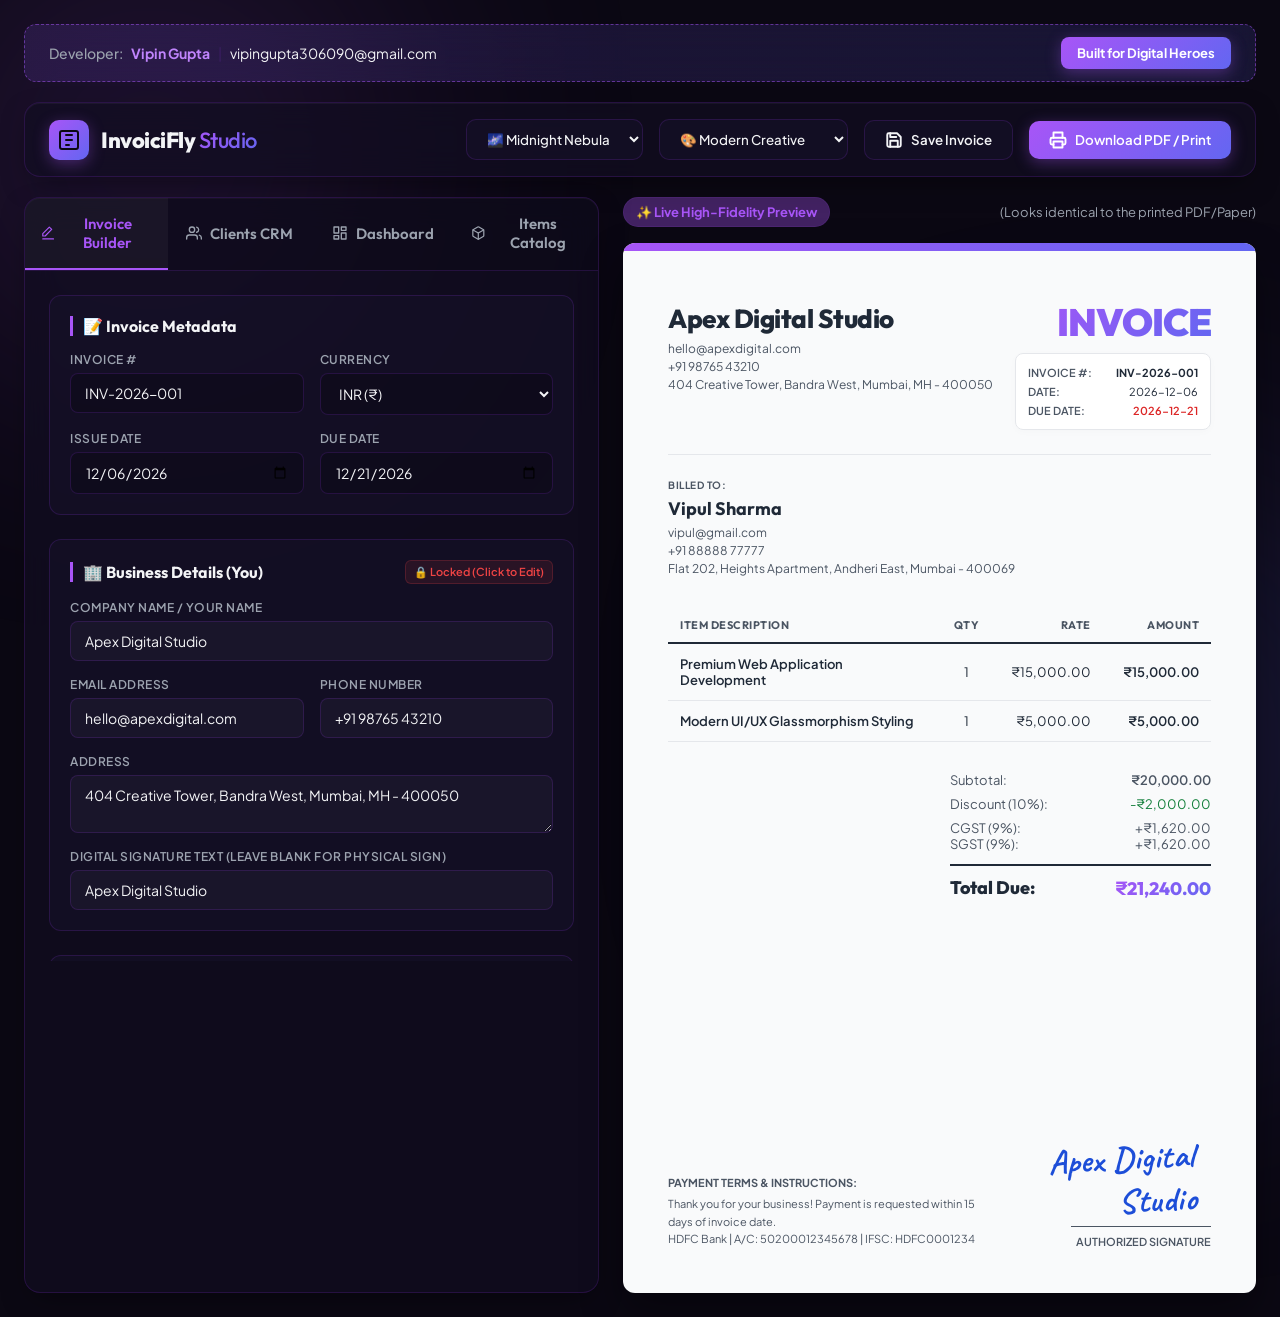
==== index.html @ 149023e0 "Fix vendor prefix and min-height auto linter warnings in style.css and title warning in index.html" ====
<!DOCTYPE html>
<html lang="en" data-theme="midnight">
<head>
    <meta charset="UTF-8">
    <meta name="viewport" content="width=device-width, initial-scale=1.0">
    <title>InvoiciFly - Premium Invoice & Client Manager</title>
    <!-- Modern Typography: Plus Jakarta Sans & Outfit -->
    <link rel="preconnect" href="https://fonts.googleapis.com">
    <link rel="preconnect" href="https://fonts.gstatic.com" crossorigin>
    <link href="https://fonts.googleapis.com/css2?family=Caveat:wght@400;700&family=Outfit:wght@300;400;500;600;700;800&family=Plus+Jakarta+Sans:wght@300;400;500;600;700;800&display=swap" rel="stylesheet">
    <link rel="stylesheet" href="style.css?v=1.0.2">
    
    <!-- PWA Settings -->
    <link rel="manifest" href="manifest.json">
    <link rel="apple-touch-icon" href="icon-192.png">
    <meta name="theme-color" content="#070913">
    <script>
        if ('serviceWorker' in navigator) {
            window.addEventListener('load', () => {
                navigator.serviceWorker.register('./service-worker.js')
                    .then(reg => console.log('Service Worker Registered!', reg.scope))
                    .catch(err => console.error('Service Worker Registration Failed:', err));
            });
        }
    </script>
</head>
<body>
    <!-- Premium Glowing Background Elements (Hidden during Print) -->
    <div class="glow-bg bg-1"></div>
    <div class="glow-bg bg-2"></div>

    <div class="app-container">
        <!-- Digital Heroes Bar (Hidden during Print) -->
        <div class="dh-top-bar no-print">
            <div class="dh-info">
                <span class="dh-label">Developer:</span>
                <span class="dh-value">Vipin Gupta</span>
                <span class="dh-separator">|</span>
                <span class="dh-email">vipingupta306090@gmail.com</span>
            </div>
            <a href="https://digitalheroesco.com" target="_blank" rel="noopener noreferrer" class="dh-btn">
                Built for Digital Heroes
            </a>
        </div>

        <!-- Top Navbar (Hidden during Print) -->
        <header class="app-header no-print">
            <div class="logo-area">
                <div class="logo-icon">
                    <svg width="24" height="24" viewBox="0 0 24 24" fill="none" xmlns="http://www.w3.org/2000/svg">
                        <path d="M19 3H5C3.89543 3 3 3.89543 3 5V19C3 20.1046 3.89543 21 5 21H19C20.1046 21 21 20.1046 21 19V5C21 3.89543 20.1046 3 19 3Z" stroke="currentColor" stroke-width="2" stroke-linecap="round" stroke-linejoin="round"/>
                        <path d="M9 7H15" stroke="currentColor" stroke-width="2" stroke-linecap="round" stroke-linejoin="round"/>
                        <path d="M9 12H15" stroke="currentColor" stroke-width="2" stroke-linecap="round" stroke-linejoin="round"/>
                        <path d="M9 17H12" stroke="currentColor" stroke-width="2" stroke-linecap="round" stroke-linejoin="round"/>
                    </svg>
                </div>
                <h1>InvoiciFly <span>Studio</span></h1>
            </div>
            
            <div class="header-actions">
                <!-- Theme Switcher -->
                <div class="theme-switcher">
                    <label for="themeSelect" class="sr-only">Theme</label>
                    <select id="themeSelect" class="premium-select">
                        <option value="midnight">🌌 Midnight Nebula</option>
                        <option value="emerald">🌿 Emerald Mint</option>
                        <option value="royal">👑 Royal Gold</option>
                        <option value="arctic">❄️ Arctic Minimal</option>
                    </select>
                </div>

                <!-- Template Selector -->
                <div class="template-switcher">
                    <label for="templateSelect" class="sr-only">Layout Style</label>
                    <select id="templateSelect" class="premium-select">
                        <option value="modern">🎨 Modern Creative</option>
                        <option value="corporate">💼 Corporate Classic</option>
                        <option value="minimalist">✨ Minimalist Elegant</option>
                    </select>
                </div>

                <!-- Save Invoice Button -->
                <button id="saveInvoiceBtn" class="btn btn-secondary">
                    <svg width="18" height="18" viewBox="0 0 24 24" fill="none" stroke="currentColor" stroke-width="2.5" stroke-linecap="round" stroke-linejoin="round">
                        <path d="M19 21H5a2 2 0 0 1-2-2V5a2 2 0 0 1 2-2h11l5 5v11a2 2 0 0 1-2 2z"></path>
                        <polyline points="17 21 17 13 7 13 7 21"></polyline>
                        <polyline points="7 3 7 8 15 8"></polyline>
                    </svg>
                    <span>Save Invoice</span>
                </button>

                <!-- Save/Print Button -->
                <button id="printBtn" class="btn btn-primary">
                    <svg width="18" height="18" viewBox="0 0 24 24" fill="none" stroke="currentColor" stroke-width="2.5" stroke-linecap="round" stroke-linejoin="round">
                        <polyline points="6 9 6 2 18 2 18 9"></polyline>
                        <path d="M6 18H4a2 2 0 0 1-2-2v-5a2 2 0 0 1 2-2h16a2 2 0 0 1 2 2v5a2 2 0 0 1-2 2h-2"></path>
                        <rect x="6" y="14" width="12" height="8"></rect>
                    </svg>
                    <span>Download PDF / Print</span>
                </button>
            </div>
        </header>

        <!-- Main Workspace -->
        <main class="workspace-grid">
            
            <!-- Left Side: Creator Controls & CRM (Hidden during Print) -->
            <section class="control-panel no-print">
                <!-- Navigation Tabs -->
                <div class="tabs-header">
                    <button class="tab-btn active" data-tab="builder">
                        <svg width="16" height="16" viewBox="0 0 24 24" fill="none" stroke="currentColor" stroke-width="2" stroke-linecap="round" stroke-linejoin="round"><polygon points="14 2 18 6 7 17 3 17 3 13 14 2"></polygon><line x1="3" y1="22" x2="21" y2="22"></line></svg>
                        Invoice Builder
                    </button>
                    <button class="tab-btn" data-tab="crm">
                        <svg width="16" height="16" viewBox="0 0 24 24" fill="none" stroke="currentColor" stroke-width="2" stroke-linecap="round" stroke-linejoin="round"><path d="M17 21v-2a4 4 0 0 0-4-4H5a4 4 0 0 0-4 4v2"></path><circle cx="9" cy="7" r="4"></circle><path d="M23 21v-2a4 4 0 0 0-3-3.87"></path><path d="M16 3.13a4 4 0 0 1 0 7.75"></path></svg>
                        Clients CRM
                    </button>
                    <button class="tab-btn" data-tab="dashboard">
                        <svg width="16" height="16" viewBox="0 0 24 24" fill="none" stroke="currentColor" stroke-width="2" stroke-linecap="round" stroke-linejoin="round"><rect x="3" y="3" width="7" height="9"></rect><rect x="14" y="3" width="7" height="5"></rect><rect x="14" y="12" width="7" height="9"></rect><rect x="3" y="16" width="7" height="5"></rect></svg>
                        Dashboard
                    </button>
                    <button class="tab-btn" data-tab="inventory">
                        <svg width="16" height="16" viewBox="0 0 24 24" fill="none" stroke="currentColor" stroke-width="2" stroke-linecap="round" stroke-linejoin="round"><path d="M21 16V8a2 2 0 0 0-1-1.73l-7-4a2 2 0 0 0-2 0l-7 4A2 2 0 0 0 3 8v8a2 2 0 0 0 1 1.73l7 4a2 2 0 0 0 2 0l7-4A2 2 0 0 0 21 16z"></path><polyline points="3.27 6.96 12 12.01 20.73 6.96"></polyline><line x1="12" y1="22.08" x2="12" y2="12"></line></svg>
                        Items Catalog
                    </button>
                </div>

                <div class="tabs-content">
                    <!-- BUILDER TAB -->
                    <div class="tab-pane active" id="builderTab">
                        <div class="panel-section">
                            <h3>📝 Invoice Metadata</h3>
                            <div class="form-grid">
                                <div class="form-group">
                                    <label for="invNumber">Invoice #</label>
                                    <input type="text" id="invNumber" value="INV-2026-001" placeholder="e.g. INV-001">
                                </div>
                                <div class="form-group">
                                    <label for="invCurrency">Currency</label>
                                    <select id="invCurrency" class="premium-input-style">
                                        <option value="₹">INR (₹)</option>
                                        <option value="$">USD ($)</option>
                                        <option value="€">EUR (€)</option>
                                        <option value="£">GBP (£)</option>
                                    </select>
                                </div>
                                <div class="form-group">
                                    <label for="invDate">Issue Date</label>
                                    <input type="date" id="invDate">
                                </div>
                                <div class="form-group">
                                    <label for="invDue">Due Date</label>
                                    <input type="date" id="invDue">
                                </div>
                            </div>
                        </div>

                        <div class="panel-section">
                            <div class="section-title-action">
                                <h3>🏢 Business Details (You)</h3>
                                <button type="button" id="unlockBusinessBtn" class="btn btn-secondary btn-xs btn-unlock-business">
                                    🔒 Locked (Click to Edit)
                                </button>
                            </div>
                            <div class="form-grid">
                                <div class="form-group col-span-2">
                                    <label for="senderName">Company Name / Your Name</label>
                                    <input type="text" id="senderName" value="Apex Digital Studio" placeholder="e.g. Acme Corp" readonly class="input-readonly">
                                </div>
                                <div class="form-group">
                                    <label for="senderEmail">Email Address</label>
                                    <input type="email" id="senderEmail" value="hello@apexdigital.com" placeholder="e.g. contact@acme.com" readonly class="input-readonly">
                                </div>
                                <div class="form-group">
                                    <label for="senderPhone">Phone Number</label>
                                    <input type="text" id="senderPhone" value="+91 98765 43210" placeholder="e.g. +91 99999 88888" readonly class="input-readonly">
                                </div>
                                <div class="form-group col-span-2">
                                    <label for="senderAddress">Address</label>
                                    <textarea id="senderAddress" rows="2" placeholder="e.g. 101, Business Park, Mumbai" readonly class="input-readonly">404 Creative Tower, Bandra West, Mumbai, MH - 400050</textarea>
                                </div>
                                <div class="form-group col-span-2">
                                    <label for="senderSignature">Digital Signature Text (Leave blank for physical sign)</label>
                                    <input type="text" id="senderSignature" value="Apex Digital Studio" placeholder="e.g. Your Name or Company" readonly class="input-readonly">
                                </div>
                            </div>
                        </div>

                        <div class="panel-section">
                            <div class="section-title-action">
                                <h3>👤 Client Details (Recipient)</h3>
                                <button type="button" id="loadClientBtn" class="btn btn-secondary btn-xs">
                                    Load from CRM
                                </button>
                            </div>
                            <div class="form-grid">
                                <div class="form-group col-span-2 autocomplete-wrapper">
                                    <label for="clientName">Client Name / Business Name</label>
                                    <input type="text" id="clientName" value="Vipul Sharma" placeholder="e.g. John Doe" autocomplete="off">
                                    <div id="clientAutocomplete" class="autocomplete-suggestions"></div>
                                </div>
                                <div class="form-group">
                                    <label for="clientEmail">Client Email</label>
                                    <input type="email" id="clientEmail" value="vipul@gmail.com" placeholder="e.g. client@gmail.com">
                                </div>
                                <div class="form-group">
                                    <label for="clientPhone">Client Phone</label>
                                    <input type="text" id="clientPhone" value="+91 88888 77777" placeholder="e.g. +91 ...">
                                </div>
                                <div class="form-group col-span-2">
                                    <label for="clientAddress">Client Address</label>
                                    <textarea id="clientAddress" rows="2" placeholder="e.g. Suite 4B, MG Road, Bangalore">Flat 202, Heights Apartment, Andheri East, Mumbai - 400069</textarea>
                                </div>
                            </div>
                        </div>

                        <div class="panel-section">
                            <div class="section-title-action">
                                <h3>📦 Line Items</h3>
                                <button type="button" id="addItemBtn" class="btn btn-secondary btn-sm">
                                    + Add Item
                                </button>
                            </div>
                            <div id="itemsContainer" class="items-editor-container">
                                <!-- Dynamic item rows will be injected here by JS -->
                            </div>
                        </div>

                        <div class="panel-section">
                            <h3>📊 Adjustments & Terms</h3>
                            <div class="form-grid">
                                <div class="form-group">
                                    <label for="discountRate">Discount (%)</label>
                                    <input type="number" id="discountRate" value="10" min="0" max="100">
                                </div>
                                <div class="form-group">
                                    <label for="taxType">Tax Type</label>
                                    <select id="taxType" class="premium-input-style">
                                        <option value="gst" selected>CGST + SGST (Local)</option>
                                        <option value="igst">IGST (Inter-State)</option>
                                        <option value="vat">VAT / Flat Tax (%)</option>
                                        <option value="none">No Tax / Simple</option>
                                    </select>
                                </div>
                                <div class="form-group col-span-2" id="taxRateGroup">
                                    <label for="taxRate">Combined Tax Rate (%)</label>
                                    <input type="number" id="taxRate" value="18" min="0" max="100">
                                </div>
                                <div class="form-group col-span-2">
                                    <label for="invNotes">Payment Terms & Notes</label>
                                    <textarea id="invNotes" rows="2" placeholder="e.g. Thank you for your business! Bank transfer to HDFC Account No: 12345...">Thank you for your business! Payment is requested within 15 days of invoice date. 
HDFC Bank | A/C: 50200012345678 | IFSC: HDFC0001234</textarea>
                                </div>
                            </div>
                        </div>
                    </div>

                    <!-- CRM TAB -->
                    <div class="tab-pane" id="crmTab">
                        <div class="panel-section">
                            <h3>➕ Add New CRM Client</h3>
                            <form id="crmForm">
                                <div class="form-grid">
                                    <div class="form-group col-span-2">
                                        <label for="crmName">Client / Company Name</label>
                                        <input type="text" id="crmName" required placeholder="e.g. Tech Solutions Inc">
                                    </div>
                                    <div class="form-group">
                                        <label for="crmEmail">Email Address</label>
                                        <input type="email" id="crmEmail" placeholder="e.g. billing@techsolutions.com">
                                    </div>
                                    <div class="form-group">
                                        <label for="crmPhone">Phone Number</label>
                                        <input type="text" id="crmPhone" placeholder="e.g. +91 99999 88888">
                                    </div>
                                    <div class="form-group col-span-2">
                                        <label for="crmAddress">Postal Address</label>
                                        <textarea id="crmAddress" rows="2" placeholder="e.g. Road 12, Sector 5, Salt Lake, Kolkata"></textarea>
                                    </div>
                                </div>
                                <button type="submit" class="btn btn-primary btn-full-width mt-3">
                                    Save Client to CRM
                                </button>
                            </form>
                        </div>

                        <div class="panel-section">
                            <h3>👥 Saved Clients List</h3>
                            <div id="crmListContainer" class="crm-list-container">
                                <!-- Saved clients will be rendered here dynamically -->
                                <p class="empty-state-text">No clients saved yet. Add a client above to begin building your CRM database!</p>
                            </div>
                        </div>

                        <!-- Customer Credit Ledger (Khata Book) -->
                        <div class="panel-section crm-ledger-section" id="crmLedgerSection">
                            <div class="section-title-action">
                                <h3>📖 Credit Ledger: <span id="ledgerClientName">---</span></h3>
                                <button type="button" id="closeLedgerBtn" class="btn btn-secondary btn-xs btn-close-ledger">✕ Close</button>
                            </div>
                            
                            <div class="kpi-grid kpi-grid-ledger">
                                <div class="kpi-card kpi-card-compact">
                                    <div class="kpi-label kpi-label-xs">Outstanding Debt</div>
                                    <div class="kpi-value kpi-value-danger" id="ledgerOutstandingBalance">₹0.00</div>
                                </div>
                                <div class="kpi-card kpi-card-compact">
                                    <div class="kpi-label kpi-label-xs">Total Billed</div>
                                    <div class="kpi-value kpi-value-normal" id="ledgerTotalBilled">₹0.00</div>
                                </div>
                            </div>
                            
                            <h4 class="history-heading">Transaction History</h4>
                            <div class="history-table-container history-table-compact">
                                <table class="history-table history-table-sm">
                                    <thead>
                                        <tr>
                                            <th>Invoice #</th>
                                            <th>Amount</th>
                                            <th>Status</th>
                                            <th>Action</th>
                                        </tr>
                                    </thead>
                                    <tbody id="ledgerHistoryBody">
                                        <!-- Dynamically populated by JS -->
                                    </tbody>
                                </table>
                            </div>
                        </div>
                    </div>

                    <!-- DASHBOARD TAB -->
                    <div class="tab-pane" id="dashboardTab">
                        <!-- KPI Cards Grid -->
                        <div class="kpi-grid">
                            <div class="kpi-card">
                                <div class="kpi-label">Total Earnings</div>
                                <div class="kpi-value" id="kpiTotalEarnings">₹0.00</div>
                            </div>
                            <div class="kpi-card">
                                <div class="kpi-label">Paid Invoices</div>
                                <div class="kpi-value" id="kpiPaidCount">0</div>
                            </div>
                            <div class="kpi-card">
                                <div class="kpi-label">Pending Invoices</div>
                                <div class="kpi-value" id="kpiPendingCount">0</div>
                            </div>
                        </div>
                        
                        <!-- Sales Chart -->
                        <div class="panel-section dashboard-chart-section">
                            <h3>📈 Sales Growth Over Time</h3>
                            <div class="chart-container">
                                <canvas id="salesChart"></canvas>
                            </div>
                        </div>

                        <!-- Data Security / Backup Section -->
                        <div class="panel-section dashboard-backup-section">
                            <h3>💾 Data Backup & Recovery</h3>
                            <p class="backup-desc">
                                Keep your business data safe! Export all invoice records and customer data to a secure backup file, or restore it in a single click.
                            </p>
                            <div class="flex-wrap-container">
                                <button type="button" id="exportBackupBtn" class="btn btn-secondary btn-backup-action">
                                    <svg width="16" height="16" viewBox="0 0 24 24" fill="none" stroke="currentColor" stroke-width="2.5" stroke-linecap="round" stroke-linejoin="round" class="svg-btn-icon"><path d="M21 15v4a2 2 0 0 1-2 2H5a2 2 0 0 1-2-2v-4"></path><polyline points="7 10 12 15 17 10"></polyline><line x1="12" y1="15" x2="12" y2="3"></line></svg>
                                    Download Backup
                                </button>
                                <button type="button" id="importBackupBtn" class="btn btn-primary btn-backup-action">
                                    <svg width="16" height="16" viewBox="0 0 24 24" fill="none" stroke="currentColor" stroke-width="2.5" stroke-linecap="round" stroke-linejoin="round" class="svg-btn-icon"><path d="M21 15v4a2 2 0 0 1-2 2H5a2 2 0 0 1-2-2v-4"></path><polyline points="17 8 12 3 7 8"></polyline><line x1="12" y1="3" x2="12" y2="15"></line></svg>
                                    Upload Backup
                                </button>
                                <input type="file" id="backupFileInput" accept=".json" class="hidden-file-input" title="Backup File Input">
                            </div>
                        </div>

                        <!-- Invoices History -->
                        <div class="panel-section">
                            <h3>📜 Invoice History</h3>
                            <div class="history-table-container">
                                <table class="history-table">
                                    <thead>
                                        <tr>
                                            <th>Invoice #</th>
                                            <th>Client</th>
                                            <th>Amount</th>
                                            <th>Status</th>
                                            <th>Actions</th>
                                        </tr>
                                    </thead>
                                    <tbody id="historyListBody">
                                        <!-- Injected by JS -->
                                        <tr>
                                            <td colspan="5" class="empty-state-text">No invoices saved yet. Save your first invoice to view history!</td>
                                        </tr>
                                    </tbody>
                                </table>
                            </div>
                        </div>
                    </div>

                    <!-- INVENTORY / PRODUCT CATALOG TAB -->
                    <div class="tab-pane" id="inventoryTab">
                        <div class="panel-section">
                            <h3>➕ Add New Product to Catalog</h3>
                            <form id="inventoryForm">
                                <div class="form-grid">
                                    <div class="form-group col-span-2">
                                        <label for="prodName">Product / Service Description</label>
                                        <input type="text" id="prodName" required placeholder="e.g. 20W USB-C Power Adapter">
                                    </div>
                                    <div class="form-group col-span-2">
                                        <label for="prodRate">Default Rate / Price</label>
                                        <input type="number" id="prodRate" required min="0" step="0.01" placeholder="e.g. 1900">
                                    </div>
                                </div>
                                <button type="submit" class="btn btn-primary btn-full-width mt-3">
                                    Add Product to Catalog
                                </button>
                            </form>
                        </div>

                        <div class="panel-section">
                            <h3>📦 Items Catalog List</h3>
                            <div id="inventoryListContainer" class="crm-list-container">
                                <!-- Saved products will be rendered here dynamically -->
                                <p class="empty-state-text">No products saved yet. Add products above to build your inventory catalog!</p>
                            </div>
                        </div>
                    </div>
                </div>
            </section>

            <!-- Right Side: High Fidelity Live Invoice Preview -->
            <section class="preview-panel">
                <div class="preview-header no-print">
                    <span class="preview-badge">✨ Live High-Fidelity Preview</span>
                    <span class="preview-tip">(Looks identical to the printed PDF/Paper)</span>
                </div>
                
                <!-- Invoice Paper Mockup -->
                <div class="invoice-paper" id="invoicePaper" data-layout="modern">
                    <!-- Dynamic layout elements injected by JS inside layouts -->
                    <div class="invoice-inner-content">
                        <!-- Top Banner / Accents (layout-specific) -->
                        <div class="layout-accent-bar"></div>

                        <!-- Invoice Header -->
                        <div class="invoice-brand-block">
                            <div class="brand-left">
                                <h2 id="prevSenderName" class="invoice-title-sender">Apex Digital Studio</h2>
                                <p id="prevSenderEmail" class="invoice-text-sender">hello@apexdigital.com</p>
                                <p id="prevSenderPhone" class="invoice-text-sender">+91 98765 43210</p>
                                <p id="prevSenderAddress" class="invoice-text-sender">404 Creative Tower, Bandra West, Mumbai, MH - 400050</p>
                            </div>
                            <div class="brand-right">
                                <h1 class="invoice-large-title">INVOICE</h1>
                                <div class="meta-badge-grid">
                                    <div class="meta-row">
                                        <span class="meta-lbl">Invoice #:</span>
                                        <span id="prevInvNumber" class="meta-val font-bold">INV-2026-001</span>
                                    </div>
                                    <div class="meta-row">
                                        <span class="meta-lbl">Date:</span>
                                        <span id="prevInvDate" class="meta-val">2026-05-21</span>
                                    </div>
                                    <div class="meta-row">
                                        <span class="meta-lbl">Due Date:</span>
                                        <span id="prevInvDue" class="meta-val font-danger">2026-06-05</span>
                                    </div>
                                </div>
                            </div>
                        </div>

                        <hr class="invoice-divider">

                        <!-- Client and Billing section -->
                        <div class="invoice-billing-block">
                            <div class="billing-box">
                                <h3 class="billing-heading">Billed To:</h3>
                                <h4 id="prevClientName" class="billing-client-name">Vipul Sharma</h4>
                                <p id="prevClientEmail" class="billing-client-detail">vipul@gmail.com</p>
                                <p id="prevClientPhone" class="billing-client-detail">+91 88888 77777</p>
                                <p id="prevClientAddress" class="billing-client-detail">Flat 202, Heights Apartment, Andheri East, Mumbai - 400069</p>
                            </div>
                        </div>

                        <!-- Table of Items -->
                        <table class="invoice-table">
                            <thead>
                                <tr>
                                    <th class="col-desc">Item Description</th>
                                    <th class="col-qty text-center">Qty</th>
                                    <th class="col-rate text-right">Rate</th>
                                    <th class="col-total text-right">Amount</th>
                                </tr>
                            </thead>
                            <tbody id="prevItemsBody">
                                <!-- Dynamic rows rendered here -->
                            </tbody>
                        </table>

                        <!-- Calculations block -->
                        <div class="invoice-total-block">
                            <div class="blank-space"></div>
                            <div class="totals-table">
                                <div class="total-row">
                                    <span>Subtotal:</span>
                                    <span id="prevSubtotal" class="font-semibold">$0.00</span>
                                </div>
                                <div class="total-row discount-line">
                                    <span id="prevDiscountLabel">Discount (10%):</span>
                                    <span id="prevDiscount" class="font-success">-$0.00</span>
                                </div>
                                <div id="prevTaxRowsContainer" class="tax-rows-container">
                                    <!-- Dynamic tax breakdown rows go here -->
                                </div>
                                <div class="total-row grand-total-row">
                                    <span>Total Due:</span>
                                    <span id="prevGrandTotal" class="grand-total-amount">$0.00</span>
                                </div>
                            </div>
                        </div>

                        <!-- Footer and Terms -->
                        <div class="invoice-footer-block">
                            <div class="footer-notes">
                                <h4 class="notes-heading">Payment Terms & Instructions:</h4>
                                <p id="prevNotes">Thank you for your business! Payment is requested within 15 days of invoice date. 
HDFC Bank | A/C: 50200012345678 | IFSC: HDFC0001234</p>
                            </div>
                            <div class="footer-sign">
                                <div id="prevSignatureText" class="signature-cursive">Apex Digital Studio</div>
                                <div class="signature-line"></div>
                                <p class="signature-lbl">Authorized Signature</p>
                            </div>
                        </div>
                    </div>
                </div>
            </section>
        </main>
    </div>

    <!-- Modals (Hidden during Print) -->
    <div id="clientModal" class="modal no-print">
        <div class="modal-content">
            <div class="modal-header">
                <h2>Select Client from CRM</h2>
                <button id="closeModalBtn" class="close-btn">&times;</button>
            </div>
            <div id="modalCrmList" class="modal-body-list">
                <!-- Selectable clients rendered here -->
            </div>
        </div>
    </div>

    <!-- Admin PIN Prompt Modal -->
    <div id="pinModal" class="modal no-print">
        <div class="modal-content modal-content-sm">
            <div class="modal-header">
                <h2>🔐 Admin Verification</h2>
                <button id="closePinModalBtn" class="close-btn">&times;</button>
            </div>
            <div class="pin-modal-body">
                <p class="pin-modal-desc">Enter Admin PIN to unlock business details for editing:</p>
                <div class="form-group form-group-mb">
                    <input type="password" id="pinInput" class="pin-input-field" placeholder="••••" maxlength="4">
                </div>
                <div id="pinErrorMessage" class="pin-error-msg">
                    ❌ Incorrect Admin PIN! Access denied.
                </div>
                <button type="button" id="submitPinBtn" class="btn btn-primary btn-full-width">Verify PIN</button>
            </div>
        </div>
    </div>

    <script src="app.js?v=1.0.2"></script>
</body>
</html>
---- style.css ----
/* -------------------------------------------------------------
 * INVOICIFLY - PREMIUM STYLING SYSTEM
 * ------------------------------------------------------------- */

/* Custom Google Fonts Variable */
:root {
    --font-heading: 'Outfit', 'Plus Jakarta Sans', system-ui, sans-serif;
    --font-body: 'Plus Jakarta Sans', system-ui, sans-serif;
    --container-padding: 24px;

    /* Default: Midnight Nebula Theme Variable Tokens */
    --theme-bg: #0b0813;
    --theme-panel-bg: rgba(18, 14, 33, 0.7);
    --theme-card-bg: rgba(26, 21, 46, 0.45);
    --theme-border: rgba(147, 51, 234, 0.18);
    --theme-border-active: rgba(168, 85, 247, 0.5);

    --color-primary: #a855f7;
    --color-primary-glow: rgba(168, 85, 247, 0.35);
    --color-primary-hover: #c084fc;
    --color-success: #10b981;
    --color-danger: #ef4444;

    --text-main: #f3f4f6;
    --text-muted: #9ca3af;
    --text-inverse: #0b0813;

    --glass-blur: blur(16px);
    --shadow-premium: 0 10px 30px -10px rgba(0, 0, 0, 0.5),
        0 1px 1px 0 rgba(255, 255, 255, 0.05) inset;

    --invoice-accent-grad: linear-gradient(135deg, #a855f7 0%, #6366f1 100%);
    --invoice-header-bg: #f9fafb;
    --invoice-text-dark: #1f2937;
    --invoice-text-gray: #4b5563;
    --invoice-border-light: #e5e7eb;
}

/* 🌿 Emerald Mint Theme Variable Tokens */
[data-theme="emerald"] {
    --theme-bg: #050d0a;
    --theme-panel-bg: rgba(8, 22, 17, 0.7);
    --theme-card-bg: rgba(12, 33, 26, 0.45);
    --theme-border: rgba(16, 185, 129, 0.18);
    --theme-border-active: rgba(52, 211, 153, 0.5);

    --color-primary: #10b981;
    --color-primary-glow: rgba(16, 185, 129, 0.35);
    --color-primary-hover: #34d399;

    --text-main: #f1f5f9;
    --text-muted: #94a3b8;
    --text-inverse: #050d0a;

    --invoice-accent-grad: linear-gradient(135deg, #10b981 0%, #06b6d4 100%);
}

/* 👑 Royal Gold Theme Variable Tokens */
[data-theme="royal"] {
    --theme-bg: #0a0806;
    --theme-panel-bg: rgba(20, 16, 12, 0.7);
    --theme-card-bg: rgba(28, 23, 17, 0.45);
    --theme-border: rgba(245, 158, 11, 0.18);
    --theme-border-active: rgba(251, 191, 36, 0.5);

    --color-primary: #f59e0b;
    --color-primary-glow: rgba(245, 158, 11, 0.35);
    --color-primary-hover: #fbbf24;

    --text-main: #f8fafc;
    --text-muted: #a1a1aa;
    --text-inverse: #0a0806;

    --invoice-accent-grad: linear-gradient(135deg, #f59e0b 0%, #ea580c 100%);
}

/* ❄️ Arctic Minimal Light Theme Variable Tokens */
[data-theme="arctic"] {
    --theme-bg: #f8fafc;
    --theme-panel-bg: rgba(255, 255, 255, 0.85);
    --theme-card-bg: rgba(241, 245, 249, 0.6);
    --theme-border: rgba(148, 163, 184, 0.2);
    --theme-border-active: rgba(59, 130, 246, 0.5);

    --color-primary: #2563eb;
    --color-primary-glow: rgba(37, 99, 235, 0.15);
    --color-primary-hover: #1d4ed8;

    --text-main: #0f172a;
    --text-muted: #64748b;
    --text-inverse: #ffffff;

    --shadow-premium: 0 10px 30px -10px rgba(15, 23, 42, 0.08),
        0 1px 1px 0 rgba(255, 255, 255, 0.8) inset;

    --invoice-accent-grad: linear-gradient(135deg, #2563eb 0%, #06b6d4 100%);
}

/* -------------------------------------------------------------
 * RESET & GLOBAL STYLES
 * ------------------------------------------------------------- */
* {
    margin: 0;
    padding: 0;
    box-sizing: border-box;
}

body {
    font-family: var(--font-body);
    background-color: var(--theme-bg);
    color: var(--text-main);
    overflow-x: hidden;
    min-height: 100vh;
    transition: background-color 0.4s ease, color 0.4s ease;
}

.sr-only {
    position: absolute;
    width: 1px;
    height: 1px;
    padding: 0;
    margin: -1px;
    overflow: hidden;
    clip: rect(0, 0, 0, 0);
    border: 0;
}

/* Dynamic Glowing Backgrounds */
.glow-bg {
    position: fixed;
    border-radius: 50%;
    filter: blur(140px);
    z-index: -1;
    opacity: 0.22;
    transition: background-color 0.8s ease;
    pointer-events: none;
}

.bg-1 {
    width: 400px;
    height: 400px;
    background-color: var(--color-primary);
    top: -50px;
    left: -50px;
}

.bg-2 {
    width: 500px;
    height: 500px;
    background-color: #6366f1;
    bottom: -100px;
    right: -100px;
}

[data-theme="emerald"] .bg-2 {
    background-color: #06b6d4;
}

[data-theme="royal"] .bg-2 {
    background-color: #ea580c;
}

[data-theme="arctic"] .bg-2 {
    background-color: #38bdf8;
    opacity: 0.1;
}

[data-theme="arctic"] .bg-1 {
    opacity: 0.1;
}

/* -------------------------------------------------------------
 * LAYOUT CONTAINERS
 * ------------------------------------------------------------- */
.app-container {
    max-width: 1560px;
    margin: 0 auto;
    padding: var(--container-padding);
    min-height: 100vh;
    display: flex;
    flex-direction: column;
    gap: 20px;
}

.app-header {
    display: flex;
    justify-content: space-between;
    align-items: center;
    padding: 16px 24px;
    background: var(--theme-panel-bg);
    border: 1px solid var(--theme-border);
    border-radius: 16px;
    -webkit-backdrop-filter: var(--glass-blur);
    backdrop-filter: var(--glass-blur);
    box-shadow: var(--shadow-premium);
    transition: background 0.4s ease, border 0.4s ease;
}

.logo-area {
    display: flex;
    align-items: center;
    gap: 12px;
}

.logo-icon {
    width: 40px;
    height: 40px;
    border-radius: 10px;
    background: var(--invoice-accent-grad);
    color: var(--text-inverse);
    display: flex;
    align-items: center;
    justify-content: center;
    box-shadow: 0 4px 15px var(--color-primary-glow);
}

.logo-area h1 {
    font-family: var(--font-heading);
    font-size: 22px;
    font-weight: 800;
    letter-spacing: -0.5px;
    color: var(--text-main);
}

.logo-area h1 span {
    background: var(--invoice-accent-grad);
    -webkit-background-clip: text;
    background-clip: text;
    -webkit-text-fill-color: transparent;
    font-weight: 500;
}

.header-actions {
    display: flex;
    align-items: center;
    gap: 16px;
}

/* Form Styles and Selector Modifiers */
.premium-select {
    padding: 10px 16px;
    border-radius: 10px;
    background: var(--theme-card-bg);
    border: 1px solid var(--theme-border);
    color: var(--text-main);
    font-family: var(--font-body);
    font-weight: 500;
    outline: none;
    cursor: pointer;
    transition: all 0.3s ease;
}

.premium-select:hover,
.premium-select:focus {
    border-color: var(--theme-border-active);
    box-shadow: 0 0 10px var(--color-primary-glow);
}

.premium-select option {
    background-color: var(--theme-bg);
    color: var(--text-main);
}

/* Buttons */
.btn {
    display: inline-flex;
    align-items: center;
    justify-content: center;
    gap: 8px;
    padding: 10px 20px;
    border-radius: 10px;
    font-family: var(--font-body);
    font-weight: 600;
    cursor: pointer;
    border: none;
    outline: none;
    transition: all 0.3s cubic-bezier(0.4, 0, 0.2, 1);
}

.btn-primary {
    background: var(--invoice-accent-grad);
    color: #ffffff;
    box-shadow: 0 4px 15px var(--color-primary-glow);
}

.btn-primary:hover {
    transform: translateY(-2px);
    box-shadow: 0 6px 20px var(--color-primary-glow);
    filter: brightness(1.1);
}

.btn-primary:active {
    transform: translateY(0);
}

.btn-secondary {
    background: var(--theme-card-bg);
    border: 1px solid var(--theme-border);
    color: var(--text-main);
}

.btn-secondary:hover {
    border-color: var(--theme-border-active);
    background: rgba(255, 255, 255, 0.05);
}

.btn-sm {
    padding: 6px 12px;
    font-size: 13px;
    border-radius: 8px;
}

.btn-xs {
    padding: 4px 8px;
    font-size: 11px;
    border-radius: 6px;
}

.btn-full-width {
    width: 100%;
}

.mt-3 {
    margin-top: 12px;
}

/* -------------------------------------------------------------
 * MAIN GRID WORKSPACE
 * ------------------------------------------------------------- */
.workspace-grid {
    display: grid;
    grid-template-columns: 1fr 1.1fr;
    gap: 24px;
    flex-grow: 1;
}

@media (max-width: 1150px) {
    .workspace-grid {
        grid-template-columns: 1fr;
    }
}

/* -------------------------------------------------------------
 * LEFT PANEL: CONTROLS & CRM
 * ------------------------------------------------------------- */
.control-panel {
    background: var(--theme-panel-bg);
    border: 1px solid var(--theme-border);
    border-radius: 16px;
    -webkit-backdrop-filter: var(--glass-blur);
    backdrop-filter: var(--glass-blur);
    box-shadow: var(--shadow-premium);
    display: flex;
    flex-direction: column;
    overflow: hidden;
    transition: background 0.4s ease, border 0.4s ease;
}

.tabs-header {
    display: flex;
    border-bottom: 1px solid var(--theme-border);
    background: rgba(0, 0, 0, 0.15);
}

.tab-btn {
    flex: 1;
    padding: 16px;
    background: transparent;
    border: none;
    border-bottom: 2px solid transparent;
    color: var(--text-muted);
    font-family: var(--font-heading);
    font-weight: 600;
    font-size: 15px;
    cursor: pointer;
    display: inline-flex;
    align-items: center;
    justify-content: center;
    gap: 8px;
    transition: all 0.3s ease;
}

.tab-btn:hover {
    color: var(--text-main);
    background: rgba(255, 255, 255, 0.02);
}

.tab-btn.active {
    color: var(--color-primary);
    border-bottom-color: var(--color-primary);
    background: rgba(255, 255, 255, 0.04);
}

.tabs-content {
    padding: 24px;
    overflow-y: auto;
    max-height: calc(100vh - 210px);
}

.tab-pane {
    display: none;
    flex-direction: column;
    gap: 24px;
}

.tab-pane.active {
    display: flex;
}

.panel-section {
    background: var(--theme-card-bg);
    border: 1px solid var(--theme-border);
    padding: 20px;
    border-radius: 12px;
    transition: all 0.3s ease;
}

.panel-section:hover {
    border-color: rgba(255, 255, 255, 0.06);
}

.panel-section h3 {
    font-family: var(--font-heading);
    font-size: 16px;
    font-weight: 700;
    color: var(--text-main);
    margin-bottom: 16px;
    border-left: 3px solid var(--color-primary);
    padding-left: 10px;
}

.section-title-action {
    display: flex;
    justify-content: space-between;
    align-items: center;
    margin-bottom: 16px;
}

.section-title-action h3 {
    margin-bottom: 0;
}

/* Forms Grid */
.form-grid {
    display: grid;
    grid-template-columns: 1fr 1fr;
    gap: 16px;
}

.col-span-2 {
    grid-column: span 2;
}

.form-group {
    display: flex;
    flex-direction: column;
    gap: 6px;
}

.form-group label {
    font-size: 12px;
    font-weight: 600;
    color: var(--text-muted);
    text-transform: uppercase;
    letter-spacing: 0.5px;
}

.form-group input,
.form-group select,
.form-group textarea,
.premium-input-style {
    padding: 10px 14px;
    border-radius: 8px;
    background: rgba(0, 0, 0, 0.2);
    border: 1px solid var(--theme-border);
    color: var(--text-main);
    font-family: var(--font-body);
    font-size: 14px;
    outline: none;
    transition: all 0.3s ease;
}

.form-group input:focus,
.form-group select:focus,
.form-group textarea:focus {
    border-color: var(--theme-border-active);
    box-shadow: 0 0 10px var(--color-primary-glow);
    background: rgba(0, 0, 0, 0.35);
}

.form-group textarea {
    resize: vertical;
}

/* Dynamic Items Editor */
.items-editor-container {
    display: flex;
    flex-direction: column;
    gap: 12px;
}

.item-row {
    display: grid;
    grid-template-columns: 2.2fr 0.8fr 1fr 0.4fr;
    gap: 10px;
    align-items: end;
    animation: fadeInRow 0.3s ease forwards;
}

@keyframes fadeInRow {
    from {
        opacity: 0;
        transform: translateY(8px);
    }

    to {
        opacity: 1;
        transform: translateY(0);
    }
}

.btn-delete {
    height: 38px;
    background: rgba(239, 68, 68, 0.1);
    border: 1px solid rgba(239, 68, 68, 0.2);
    color: var(--color-danger);
    border-radius: 8px;
    cursor: pointer;
    display: flex;
    align-items: center;
    justify-content: center;
    transition: all 0.3s ease;
}

.btn-delete:hover {
    background: var(--color-danger);
    color: white;
}

/* CRM Client List Styles */
.crm-list-container {
    display: flex;
    flex-direction: column;
    gap: 10px;
    max-height: 350px;
    overflow-y: auto;
}

.empty-state-text {
    font-size: 13px;
    color: var(--text-muted);
    text-align: center;
    padding: 20px;
    line-height: 1.5;
}

.crm-card {
    background: rgba(0, 0, 0, 0.15);
    border: 1px solid var(--theme-border);
    padding: 12px;
    border-radius: 8px;
    display: flex;
    justify-content: space-between;
    align-items: center;
    transition: all 0.3s ease;
}

.crm-card:hover {
    border-color: var(--theme-border-active);
    background: rgba(255, 255, 255, 0.02);
}

.crm-card-info h4 {
    font-size: 14px;
    font-weight: 600;
    color: var(--text-main);
    margin-bottom: 4px;
}

.crm-card-info p {
    font-size: 11px;
    color: var(--text-muted);
}

.crm-card-actions {
    display: flex;
    gap: 8px;
}

.crm-balance-badge {
    margin-top: 6px;
    font-size: 11px;
    font-weight: 700;
    display: inline-flex;
    align-items: center;
    gap: 4px;
    padding: 2px 8px;
    border-radius: 6px;
    border: 1px solid transparent;
}

.crm-balance-badge.debt {
    background: rgba(239, 68, 68, 0.15);
    color: #f87171;
    border-color: rgba(239, 68, 68, 0.25);
}

.crm-balance-badge.clear {
    background: rgba(16, 185, 129, 0.15);
    color: #34d399;
    border-color: rgba(16, 185, 129, 0.25);
}


/* -------------------------------------------------------------
 * RIGHT PANEL: LIVE INVOICE PREVIEW
 * ------------------------------------------------------------- */
.preview-panel {
    display: flex;
    flex-direction: column;
    gap: 16px;
    align-items: center;
}

.preview-header {
    width: 100%;
    display: flex;
    justify-content: space-between;
    align-items: center;
    font-size: 13px;
}

.preview-badge {
    background: var(--color-primary-glow);
    color: var(--color-primary);
    padding: 6px 12px;
    border-radius: 20px;
    font-weight: 700;
    border: 1px solid rgba(168, 85, 247, 0.1);
}

.preview-tip {
    color: var(--text-muted);
}

/* The Digital Invoice Sheet (Emulated Paper A4 size proportionally) */
.invoice-paper {
    width: 100%;
    max-width: 800px;
    min-height: 1050px;
    background-color: var(--invoice-header-bg);
    color: var(--invoice-text-dark);
    box-shadow: 0 20px 40px rgba(0, 0, 0, 0.4);
    border-radius: 12px;
    padding: 45px;
    position: relative;
    overflow: hidden;
    display: flex;
    flex-direction: column;
    justify-content: space-between;
    transition: all 0.3s cubic-bezier(0.4, 0, 0.2, 1);
}

.invoice-paper.flash-highlight {
    animation: glowFlash 0.5s ease-out;
}

@keyframes glowFlash {
    0% {
        box-shadow: 0 0 0 0px var(--color-primary-glow);
        transform: scale(1);
    }

    50% {
        box-shadow: 0 0 30px 10px var(--color-primary-glow);
        transform: scale(1.01);
    }

    100% {
        box-shadow: 0 20px 40px rgba(0, 0, 0, 0.4);
        transform: scale(1);
    }
}

.invoice-inner-content {
    display: flex;
    flex-direction: column;
    flex-grow: 1;
}

.layout-accent-bar {
    position: absolute;
    top: 0;
    left: 0;
    width: 100%;
    height: 8px;
    background: var(--invoice-accent-grad);
}

/* BRAND HEADER BLOCK */
.invoice-brand-block {
    display: flex;
    justify-content: space-between;
    align-items: flex-start;
    margin-top: 15px;
    margin-bottom: 24px;
    gap: 20px;
}

.invoice-title-sender {
    font-family: var(--font-heading);
    font-size: 26px;
    font-weight: 800;
    color: var(--invoice-text-dark);
    letter-spacing: -0.5px;
    line-height: 1.2;
    margin-bottom: 6px;
}

.invoice-text-sender {
    font-size: 12px;
    color: var(--invoice-text-gray);
    line-height: 1.5;
}

.invoice-large-title {
    font-family: var(--font-heading);
    font-size: 38px;
    font-weight: 900;
    text-align: right;
    letter-spacing: -1px;
    line-height: 1;
    background: var(--invoice-accent-grad);
    -webkit-background-clip: text;
    background-clip: text;
    -webkit-text-fill-color: transparent;
    margin-bottom: 12px;
}

.meta-badge-grid {
    display: flex;
    flex-direction: column;
    gap: 6px;
    background: white;
    padding: 12px;
    border-radius: 8px;
    border: 1px solid var(--invoice-border-light);
    box-shadow: 0 2px 8px rgba(0, 0, 0, 0.02);
}

.meta-row {
    display: flex;
    justify-content: space-between;
    width: 170px;
    font-size: 11px;
}

.meta-lbl {
    color: var(--invoice-text-gray);
    text-transform: uppercase;
    font-weight: 600;
}

.meta-val {
    color: var(--invoice-text-dark);
    text-align: right;
}

.font-bold {
    font-weight: 700;
}

.font-semibold {
    font-weight: 600;
}

.font-danger {
    color: #dc2626;
    font-weight: 600;
}

.font-success {
    color: #15803d;
}

.invoice-divider {
    border: 0;
    height: 1px;
    background: var(--invoice-border-light);
    margin-bottom: 24px;
}

/* BILLING INFORMATION BLOCK */
.invoice-billing-block {
    display: grid;
    grid-template-columns: 1fr;
    gap: 20px;
    margin-bottom: 30px;
}

.billing-heading {
    font-size: 10px;
    text-transform: uppercase;
    color: var(--invoice-text-gray);
    letter-spacing: 0.5px;
    margin-bottom: 6px;
    font-weight: 700;
}

.billing-client-name {
    font-family: var(--font-heading);
    font-size: 18px;
    font-weight: 700;
    color: var(--invoice-text-dark);
    margin-bottom: 4px;
}

.billing-client-detail {
    font-size: 12px;
    color: var(--invoice-text-gray);
    line-height: 1.5;
}

/* ITEMS TABLE */
.invoice-table {
    width: 100%;
    border-collapse: collapse;
    margin-bottom: 30px;
}

.invoice-table th {
    font-family: var(--font-heading);
    font-size: 11px;
    font-weight: 700;
    text-transform: uppercase;
    color: var(--invoice-text-gray);
    border-bottom: 2px solid var(--invoice-text-dark);
    padding: 10px 12px;
    letter-spacing: 0.5px;
}

.invoice-table td {
    padding: 12px;
    font-size: 13px;
    color: var(--invoice-text-dark);
    border-bottom: 1px solid var(--invoice-border-light);
}

.col-desc {
    text-align: left;
    width: 50%;
}

.col-qty {
    text-align: center;
    width: 12%;
}

.col-rate {
    text-align: right;
    width: 18%;
}

.col-total {
    text-align: right;
    width: 20%;
}

.text-center {
    text-align: center;
}

.text-right {
    text-align: right;
}

.item-desc-bold {
    font-weight: 600;
    color: var(--invoice-text-dark);
}

/* TOTALS SECTION */
.invoice-total-block {
    display: grid;
    grid-template-columns: 1fr 1fr;
    gap: 20px;
    margin-bottom: 40px;
}

.totals-table {
    display: flex;
    flex-direction: column;
    gap: 8px;
}

.total-row {
    display: flex;
    justify-content: space-between;
    font-size: 13px;
    color: var(--invoice-text-gray);
}

.grand-total-row {
    font-family: var(--font-heading);
    font-size: 18px;
    font-weight: 800;
    color: var(--invoice-text-dark);
    border-top: 2px solid var(--invoice-text-dark);
    padding-top: 10px;
    margin-top: 4px;
}

.grand-total-amount {
    background: var(--invoice-accent-grad);
    -webkit-background-clip: text;
    background-clip: text;
    -webkit-text-fill-color: transparent;
}

/* FOOTER NOTES AND SIGNATURE */
.invoice-footer-block {
    display: grid;
    grid-template-columns: 1.3fr 0.7fr;
    gap: 40px;
    align-items: end;
    margin-top: auto;
    /* Push to bottom of sheet */
}

.notes-heading {
    font-size: 11px;
    text-transform: uppercase;
    color: var(--invoice-text-gray);
    margin-bottom: 6px;
    font-weight: 700;
}

.footer-notes p {
    font-size: 11px;
    color: var(--invoice-text-gray);
    line-height: 1.6;
    white-space: pre-line;
}

.footer-sign {
    text-align: right;
    display: flex;
    flex-direction: column;
    align-items: flex-end;
}

.signature-line {
    width: 140px;
    height: 1px;
    background: var(--invoice-text-gray);
    margin-bottom: 8px;
}

.signature-lbl {
    font-size: 11px;
    color: var(--invoice-text-gray);
    text-transform: uppercase;
    font-weight: 600;
}

.signature-cursive {
    font-family: 'Caveat', cursive;
    font-size: 34px;
    font-weight: 700;
    color: #1d4ed8;
    /* Elegant blue ink signature */
    margin-bottom: -5px;
    letter-spacing: 0.5px;
    -webkit-user-select: none;
    user-select: none;
    transform: rotate(-3deg) translateY(-8px);
    /* Natural pen signature resting on top of the line */
    transition: all 0.3s ease;
    text-align: right;
    display: inline-block;
    width: 100%;
    padding-right: 15px;
}

/* In dynamic layouts, adjust signature ink color */
.invoice-paper[data-layout="minimalist"] .signature-cursive {
    color: #0f172a;
}

.invoice-paper[data-layout="corporate"] .signature-cursive {
    color: #1e3a8a;
}

/* -------------------------------------------------------------
 * HIGH FIDELITY LAYOUT STYLES (Dynamic Switching)
 * ------------------------------------------------------------- */

/* 💼 Corporate Classic Layout */
.invoice-paper[data-layout="corporate"] {
    background-color: #ffffff;
}

.invoice-paper[data-layout="corporate"] .layout-accent-bar {
    height: 12px;
    background: #1e3a8a;
    /* Solid deep corporate blue */
}

.invoice-paper[data-layout="corporate"] .invoice-large-title {
    background: none;
    -webkit-text-fill-color: #1e3a8a;
    color: #1e3a8a;
}

.invoice-paper[data-layout="corporate"] .grand-total-amount {
    background: none;
    -webkit-text-fill-color: #1e3a8a;
    color: #1e3a8a;
}

.invoice-paper[data-layout="corporate"] .invoice-table th {
    border-bottom: 3px double #1e3a8a;
    background: #f8fafc;
}

.invoice-paper[data-layout="corporate"] .meta-badge-grid {
    border-color: #cbd5e1;
    border-radius: 0;
}

/* ✨ Minimalist Elegant Layout */
.invoice-paper[data-layout="minimalist"] {
    background-color: #ffffff;
    padding: 50px;
}

.invoice-paper[data-layout="minimalist"] .layout-accent-bar {
    display: none;
}

.invoice-paper[data-layout="minimalist"] .invoice-large-title {
    background: none;
    -webkit-text-fill-color: #000000;
    color: #000000;
    font-weight: 300;
    font-size: 32px;
    letter-spacing: 2px;
}

.invoice-paper[data-layout="minimalist"] .grand-total-amount {
    background: none;
    -webkit-text-fill-color: #000000;
    color: #000000;
}

.invoice-paper[data-layout="minimalist"] .invoice-table th {
    border-bottom: 1px solid #000000;
    background: transparent;
    font-weight: 500;
}

.invoice-paper[data-layout="minimalist"] .invoice-divider {
    background: #000000;
    height: 1px;
}

.invoice-paper[data-layout="minimalist"] .meta-badge-grid {
    border: none;
    padding: 0;
    box-shadow: none;
}

/* -------------------------------------------------------------
 * SALES DASHBOARD & HISTORY STYLING
 * ------------------------------------------------------------- */
.kpi-grid {
    display: grid;
    grid-template-columns: repeat(3, 1fr);
    gap: 16px;
    margin-bottom: 24px;
}

.kpi-card {
    background: var(--theme-card-bg);
    border: 1px solid var(--theme-border);
    padding: 18px 16px;
    border-radius: 12px;
    display: flex;
    flex-direction: column;
    gap: 8px;
    transition: all 0.3s cubic-bezier(0.4, 0, 0.2, 1);
    box-shadow: 0 4px 6px -1px rgba(0, 0, 0, 0.1);
}

.kpi-card:hover {
    border-color: var(--theme-border-active);
    transform: translateY(-2px);
    box-shadow: 0 10px 15px -3px rgba(0, 0, 0, 0.3);
}

.kpi-label {
    font-size: 11px;
    font-weight: 600;
    color: var(--text-muted);
    text-transform: uppercase;
    letter-spacing: 0.75px;
}

.kpi-value {
    font-family: var(--font-heading);
    font-size: 22px;
    font-weight: 800;
    color: var(--text-main);
}

.dashboard-chart-section {
    padding: 20px;
}

.chart-container {
    position: relative;
    height: 220px;
    width: 100%;
    margin-top: 10px;
}

.history-table-container {
    width: 100%;
    overflow-x: auto;
    border-radius: 8px;
    border: 1px solid var(--theme-border);
    background: rgba(0, 0, 0, 0.15);
}

.history-table {
    width: 100%;
    border-collapse: collapse;
    font-size: 13px;
    text-align: left;
}

.history-table th {
    font-family: var(--font-heading);
    font-weight: 600;
    color: var(--text-muted);
    background: rgba(0, 0, 0, 0.2);
    padding: 12px 16px;
    border-bottom: 1px solid var(--theme-border);
}

.history-table td {
    padding: 14px 16px;
    border-bottom: 1px solid rgba(255, 255, 255, 0.03);
    color: var(--text-main);
    vertical-align: middle;
}

.history-table tr:last-child td {
    border-bottom: none;
}

.status-badge {
    display: inline-flex;
    align-items: center;
    justify-content: center;
    padding: 4px 10px;
    border-radius: 20px;
    font-size: 11px;
    font-weight: 700;
    cursor: pointer;
    -webkit-user-select: none;
    user-select: none;
    transition: all 0.2s ease;
}

.status-badge.paid {
    background: rgba(16, 185, 129, 0.1);
    color: var(--color-success);
    border: 1px solid rgba(16, 185, 129, 0.2);
}

.status-badge.pending {
    background: rgba(239, 68, 68, 0.1);
    color: var(--color-danger);
    border: 1px solid rgba(239, 68, 68, 0.2);
}

.status-badge:hover {
    filter: brightness(1.25);
    transform: scale(1.04);
}

.history-actions {
    display: flex;
    gap: 8px;
}

/* -------------------------------------------------------------
 * AUTOCOMPLETE SUGGESTIONS
 * ------------------------------------------------------------- */
.autocomplete-wrapper {
    position: relative;
}

.autocomplete-suggestions {
    position: absolute;
    top: calc(100% + 4px);
    left: 0;
    width: 100%;
    max-height: 200px;
    overflow-y: auto;
    background: var(--theme-panel-bg);
    border: 1px solid var(--theme-border);
    border-radius: 8px;
    z-index: 1000;
    box-shadow: var(--shadow-premium);
    -webkit-backdrop-filter: var(--glass-blur);
    backdrop-filter: var(--glass-blur);
    display: none;
    flex-direction: column;
}

.autocomplete-suggestions.active {
    display: flex;
}

.suggestion-item {
    padding: 10px 14px;
    cursor: pointer;
    font-size: 13px;
    color: var(--text-main);
    transition: all 0.15s ease;
    border-bottom: 1px solid rgba(255, 255, 255, 0.03);
    text-align: left;
}

.suggestion-item:last-child {
    border-bottom: none;
}

.suggestion-item:hover, .suggestion-item.highlighted {
    background: rgba(255, 255, 255, 0.05);
    color: var(--color-primary);
}


/* -------------------------------------------------------------
 * MODAL SYSTEM
 * ------------------------------------------------------------- */
.modal {
    position: fixed;
    top: 0;
    left: 0;
    width: 100%;
    height: 100%;
    background: rgba(0, 0, 0, 0.6);
    -webkit-backdrop-filter: blur(8px);
    backdrop-filter: blur(8px);
    display: none;
    align-items: center;
    justify-content: center;
    z-index: 1000;
    padding: 20px;
}

.modal.active {
    display: flex;
}

.modal-content {
    background: var(--theme-panel-bg);
    border: 1px solid var(--theme-border);
    border-radius: 16px;
    width: 100%;
    max-width: 500px;
    box-shadow: var(--shadow-premium);
    overflow: hidden;
    animation: modalIn 0.3s cubic-bezier(0.4, 0, 0.2, 1);
}

@keyframes modalIn {
    from {
        opacity: 0;
        transform: scale(0.95);
    }

    to {
        opacity: 1;
        transform: scale(1);
    }
}

.modal-header {
    display: flex;
    justify-content: space-between;
    align-items: center;
    padding: 16px 20px;
    border-bottom: 1px solid var(--theme-border);
}

.modal-header h2 {
    font-family: var(--font-heading);
    font-size: 18px;
    font-weight: 700;
    color: var(--text-main);
}

.close-btn {
    background: transparent;
    border: none;
    color: var(--text-muted);
    font-size: 24px;
    cursor: pointer;
    line-height: 1;
}

.close-btn:hover {
    color: var(--text-main);
}

.modal-body-list {
    padding: 20px;
    max-height: 400px;
    overflow-y: auto;
    display: flex;
    flex-direction: column;
    gap: 12px;
}

.modal-client-item {
    background: var(--theme-card-bg);
    border: 1px solid var(--theme-border);
    padding: 12px;
    border-radius: 10px;
    cursor: pointer;
    display: flex;
    justify-content: space-between;
    align-items: center;
    transition: all 0.2s ease;
}

.modal-client-item:hover {
    border-color: var(--theme-border-active);
    transform: translateY(-1px);
    background: rgba(255, 255, 255, 0.02);
}

/* -------------------------------------------------------------
 * MOBILE RESPONSIVENESS AND SCREEN ADAPTABILITY
 * ------------------------------------------------------------- */
@media (max-width: 950px) {
    .app-header {
        flex-direction: column;
        align-items: stretch;
        gap: 16px;
        padding: 16px;
    }

    .header-actions {
        flex-wrap: wrap;
        justify-content: center;
        gap: 12px;
    }

    .header-actions>* {
        flex: 1 1 calc(50% - 12px);
        /* Wrap selectors and buttons side-by-side in grid on tablet */
    }
}

@media (max-width: 848px) {
    :root {
        --container-padding: 16px;
    }

    .app-container {
        padding: var(--container-padding);
        gap: 16px;
    }

    .preview-panel {
        width: 100% !important;
        min-width: 0 !important;
        overflow: hidden !important;
    }

    .invoice-paper {
        width: 800px !important;
        min-width: 800px !important;
        /* Scale down the invoice to fit the screen width dynamically */
        transform: scale(var(--invoice-scale, 1)) !important;
        transform-origin: top left !important;
        align-self: flex-start !important;
        margin-bottom: calc(-1050px * (1 - var(--invoice-scale, 1))) !important;
    }
}

@media (max-width: 480px) {
    :root {
        --container-padding: 12px;
    }

    .app-header {
        flex-direction: column;
        align-items: stretch;
        gap: 12px;
        padding: 12px;
    }

    .header-actions {
        flex-direction: column;
        align-items: stretch;
        gap: 10px;
    }

    .premium-select {
        width: 100%;
    }

    .tabs-content {
        padding: 16px 12px;
        max-height: none;
    }

    .form-grid {
        grid-template-columns: 1fr;
        gap: 12px;
    }

    .col-span-2 {
        grid-column: span 1;
    }

    .item-row {
        grid-template-columns: 1fr;
        gap: 10px;
        border-bottom: 1px solid var(--theme-border);
        padding-bottom: 12px;
        margin-bottom: 12px;
        align-items: stretch;
    }

    .item-row:last-child {
        border-bottom: none;
        padding-bottom: 0;
        margin-bottom: 0;
    }

    .btn-delete {
        width: 100%;
        margin-top: 5px;
    }
}

/* -------------------------------------------------------------
 * 🖨️ PRINT & PDF STYLESHEET
 * ------------------------------------------------------------- */
@media print {

    /* Hide everything that is NOT the invoice paper mockup */
    body {
        background: #ffffff !important;
        color: #000000 !important;
    }

    .no-print,
    .app-header,
    .control-panel,
    .preview-header,
    .glow-bg,
    .modal {
        display: none !important;
    }

    .app-container {
        padding: 0 !important;
        margin: 0 !important;
        max-width: 100% !important;
        width: 100% !important;
        min-height: unset !important;
    }

    .workspace-grid {
        display: block !important;
        width: 100% !important;
    }

    .preview-panel {
        width: 100% !important;
        display: block !important;
        padding: 0 !important;
    }

    .invoice-paper {
        border: none !important;
        box-shadow: none !important;
        background-color: #ffffff !important;
        padding: 0 !important;
        width: 100% !important;
        max-width: 100% !important;
        min-height: unset !important;
        border-radius: 0 !important;
        margin: 0 !important;
    }

    /* Print color fidelity fixes */
    .grand-total-amount {
        -webkit-text-fill-color: initial !important;
        color: #000000 !important;
        font-weight: 900 !important;
    }

    .invoice-large-title {
        -webkit-text-fill-color: initial !important;
        color: #000000 !important;
    }
}

/* -------------------------------------------------------------
 * DIGITAL HEROES REQUIREMENT BAR
 * ------------------------------------------------------------- */
.dh-top-bar {
    width: 100%;
    background: linear-gradient(90deg, rgba(139, 92, 246, 0.15) 0%, rgba(99, 102, 241, 0.15) 100%);
    border: 1px dashed var(--theme-border-active);
    border-radius: 12px;
    padding: 12px 24px;
    display: flex;
    justify-content: space-between;
    align-items: center;
    -webkit-backdrop-filter: var(--glass-blur);
    backdrop-filter: var(--glass-blur);
    gap: 16px;
    box-sizing: border-box;
}

.dh-info {
    display: flex;
    align-items: center;
    gap: 8px;
    font-size: 14px;
    color: var(--text-main);
    flex-wrap: wrap;
}

.dh-label {
    color: var(--text-muted);
    font-weight: 500;
}

.dh-value {
    font-weight: 700;
    color: var(--color-primary-hover);
}

.dh-separator {
    color: var(--theme-border);
}

.dh-email {
    color: var(--text-main);
}

.dh-btn {
    display: inline-flex;
    align-items: center;
    padding: 8px 16px;
    background: var(--invoice-accent-grad);
    color: #ffffff;
    text-decoration: none;
    font-weight: 700;
    font-size: 13px;
    border-radius: 8px;
    box-shadow: 0 4px 15px var(--color-primary-glow);
    transition: all 0.3s ease;
    border: none;
}

.dh-btn:hover {
    transform: translateY(-2px);
    box-shadow: 0 6px 20px var(--color-primary-glow);
    filter: brightness(1.1);
}

@media (max-width: 768px) {
    .dh-top-bar {
        flex-direction: column;
        text-align: center;
        padding: 16px;
    }
    .dh-info {
        justify-content: center;
    }
    .dh-btn {
        width: 100%;
        justify-content: center;
    }
}

/* -------------------------------------------------------------
 * CLEANUP STYLES (ELIMINATING INLINE CSS)
 * ------------------------------------------------------------- */
.btn-unlock-business {
    background: rgba(239, 68, 68, 0.1) !important;
    color: #ef4444 !important;
    border: 1px solid rgba(239, 68, 68, 0.2) !important;
}

.input-readonly {
    background: rgba(255, 255, 255, 0.03) !important;
    cursor: not-allowed !important;
}

.crm-ledger-section {
    display: none;
    margin-top: 24px;
}

.btn-close-ledger {
    background: rgba(255, 255, 255, 0.05) !important;
}

.kpi-grid-ledger {
    grid-template-columns: 1fr 1fr !important;
    gap: 12px !important;
    margin-bottom: 16px !important;
}

.kpi-card-compact {
    padding: 12px !important;
}

.kpi-label-xs {
    font-size: 10px !important;
}

.kpi-value-danger {
    font-size: 18px !important;
    color: var(--color-danger) !important;
}

.kpi-value-normal {
    font-size: 18px !important;
    color: var(--text-main) !important;
}

.history-heading {
    font-size: 12px !important;
    text-transform: uppercase !important;
    color: var(--text-muted) !important;
    margin-bottom: 8px !important;
    font-weight: 700 !important;
    letter-spacing: 0.5px !important;
}

.history-table-compact {
    max-height: 250px !important;
    overflow-y: auto !important;
}

.history-table-sm {
    font-size: 12px !important;
}

.dashboard-backup-section {
    margin-top: 24px !important;
}

.backup-desc {
    font-size: 13px !important;
    color: var(--text-muted) !important;
    margin-bottom: 16px !important;
    line-height: 1.5 !important;
    text-align: left !important;
}

.flex-wrap-container {
    display: flex !important;
    gap: 12px !important;
    flex-wrap: wrap !important;
}

.btn-backup-action {
    flex: 1 !important;
    min-width: 140px !important;
}

.svg-btn-icon {
    margin-right: 4px !important;
    vertical-align: middle !important;
}

.hidden-file-input {
    display: none !important;
}

.modal-content-sm {
    max-width: 400px !important;
}

.pin-modal-body {
    padding: 24px !important;
}

.pin-modal-desc {
    font-size: 13px !important;
    color: var(--text-muted) !important;
    margin-bottom: 16px !important;
    line-height: 1.5 !important;
}

.form-group-mb {
    margin-bottom: 20px !important;
}

.pin-input-field {
    text-align: center !important;
    font-size: 20px !important;
    letter-spacing: 8px !important;
    font-weight: 700 !important;
    width: 100% !important;
}

.pin-error-msg {
    color: var(--color-danger) !important;
    font-size: 12px !important;
    margin-bottom: 16px !important;
    text-align: center !important;
    display: none;
    font-weight: 600 !important;
}
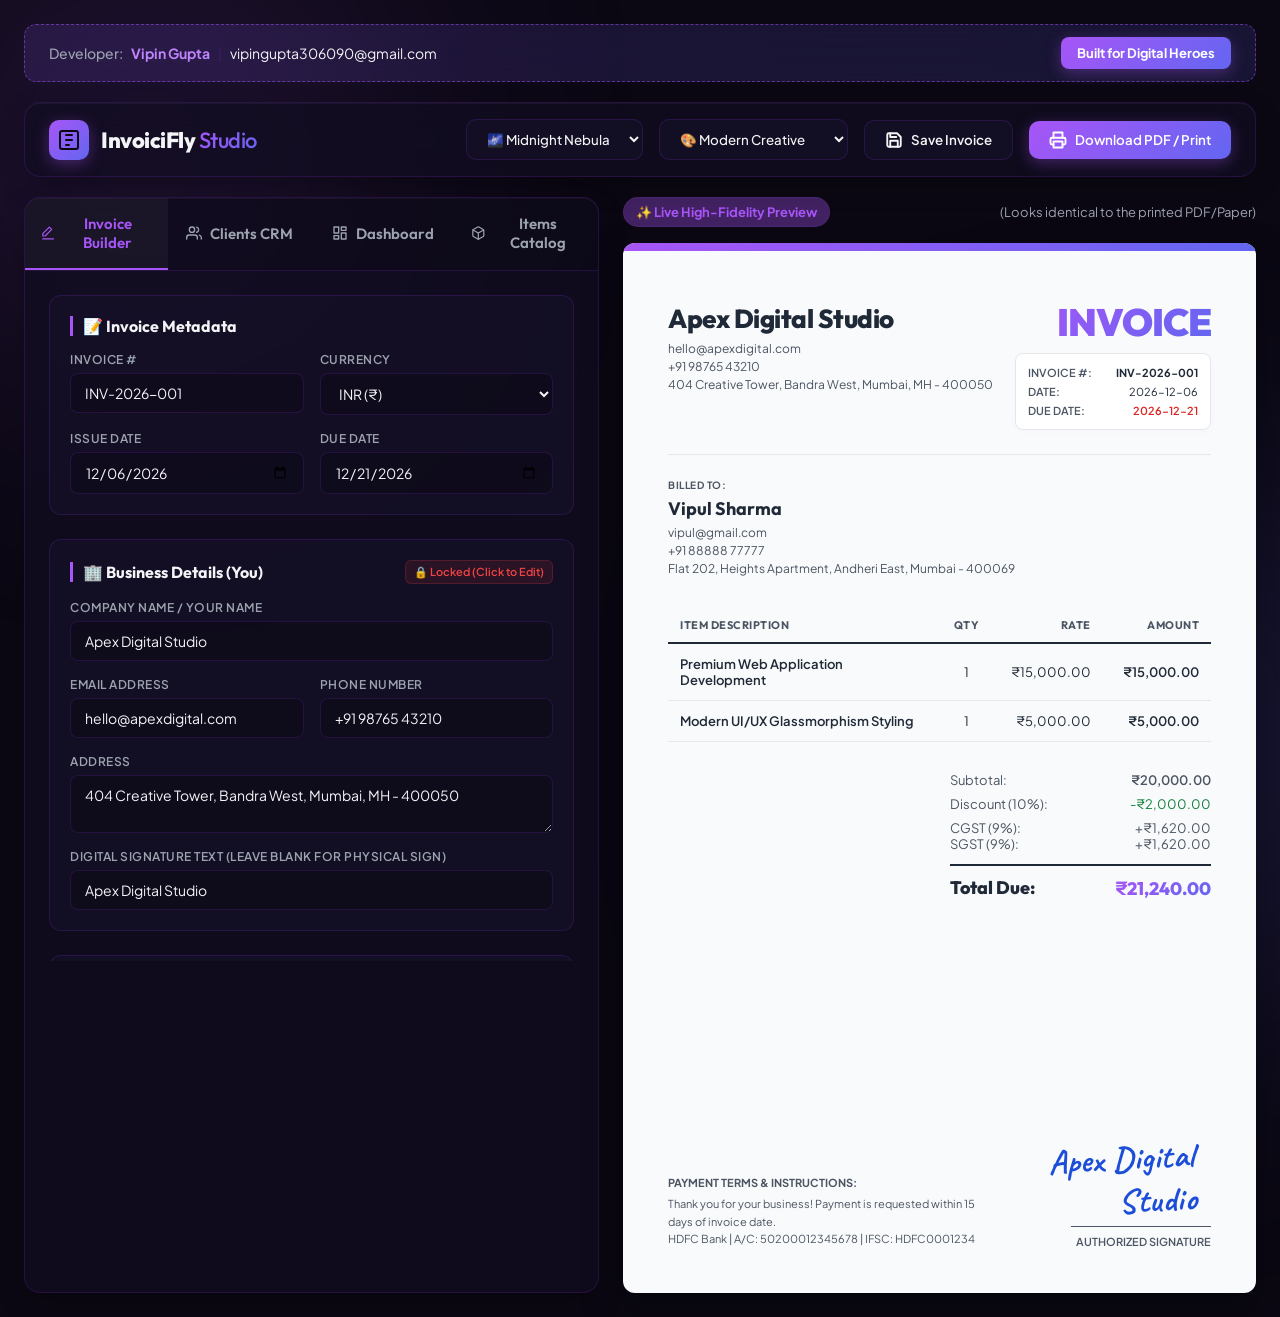
==== commit bec61d41: "Replace basic browser confirm popups with a beautiful custom glassmorphism modal system" ====
--- a/index.html
+++ b/index.html
@@ -13,7 +13,7 @@
     <!-- PWA Settings -->
     <link rel="manifest" href="manifest.json">
     <link rel="apple-touch-icon" href="icon-192.png">
-    <meta name="theme-color" content="#070913">
+    <!-- <meta name="theme-color" content="#070913"> -->
     <script>
         if ('serviceWorker' in navigator) {
             window.addEventListener('load', () => {
@@ -575,6 +575,23 @@
         </div>
     </div>
 
+    <!-- Custom Confirm Modal -->
+    <div id="confirmModal" class="modal no-print">
+        <div class="modal-content modal-content-sm">
+            <div class="modal-header">
+                <h2 id="confirmModalTitle">⚠️ Confirm Action</h2>
+                <button id="closeConfirmModalBtn" class="close-btn">&times;</button>
+            </div>
+            <div class="pin-modal-body">
+                <p id="confirmModalMessage" class="pin-modal-desc"></p>
+                <div style="display: flex; gap: 12px; margin-top: 20px;">
+                    <button type="button" id="cancelConfirmBtn" class="btn btn-secondary" style="flex: 1; padding: 10px 16px;">Cancel</button>
+                    <button type="button" id="okConfirmBtn" class="btn btn-primary" style="flex: 1; padding: 10px 16px;">Confirm</button>
+                </div>
+            </div>
+        </div>
+    </div>
+
     <script src="app.js?v=1.0.2"></script>
 </body>
 </html>
--- a/style.css
+++ b/style.css
@@ -1601,14 +1601,14 @@
  * CLEANUP STYLES (ELIMINATING INLINE CSS)
  * ------------------------------------------------------------- */
 .btn-unlock-business {
-    background: rgba(239, 68, 68, 0.1) !important;
-    color: #ef4444 !important;
-    border: 1px solid rgba(239, 68, 68, 0.2) !important;
+    background: rgba(239, 68, 68, 0.1);
+    color: #ef4444;
+    border: 1px solid rgba(239, 68, 68, 0.2);
 }
 
 .input-readonly {
-    background: rgba(255, 255, 255, 0.03) !important;
-    cursor: not-allowed !important;
+    background: rgba(255, 255, 255, 0.03);
+    cursor: not-allowed;
 }
 
 .crm-ledger-section {
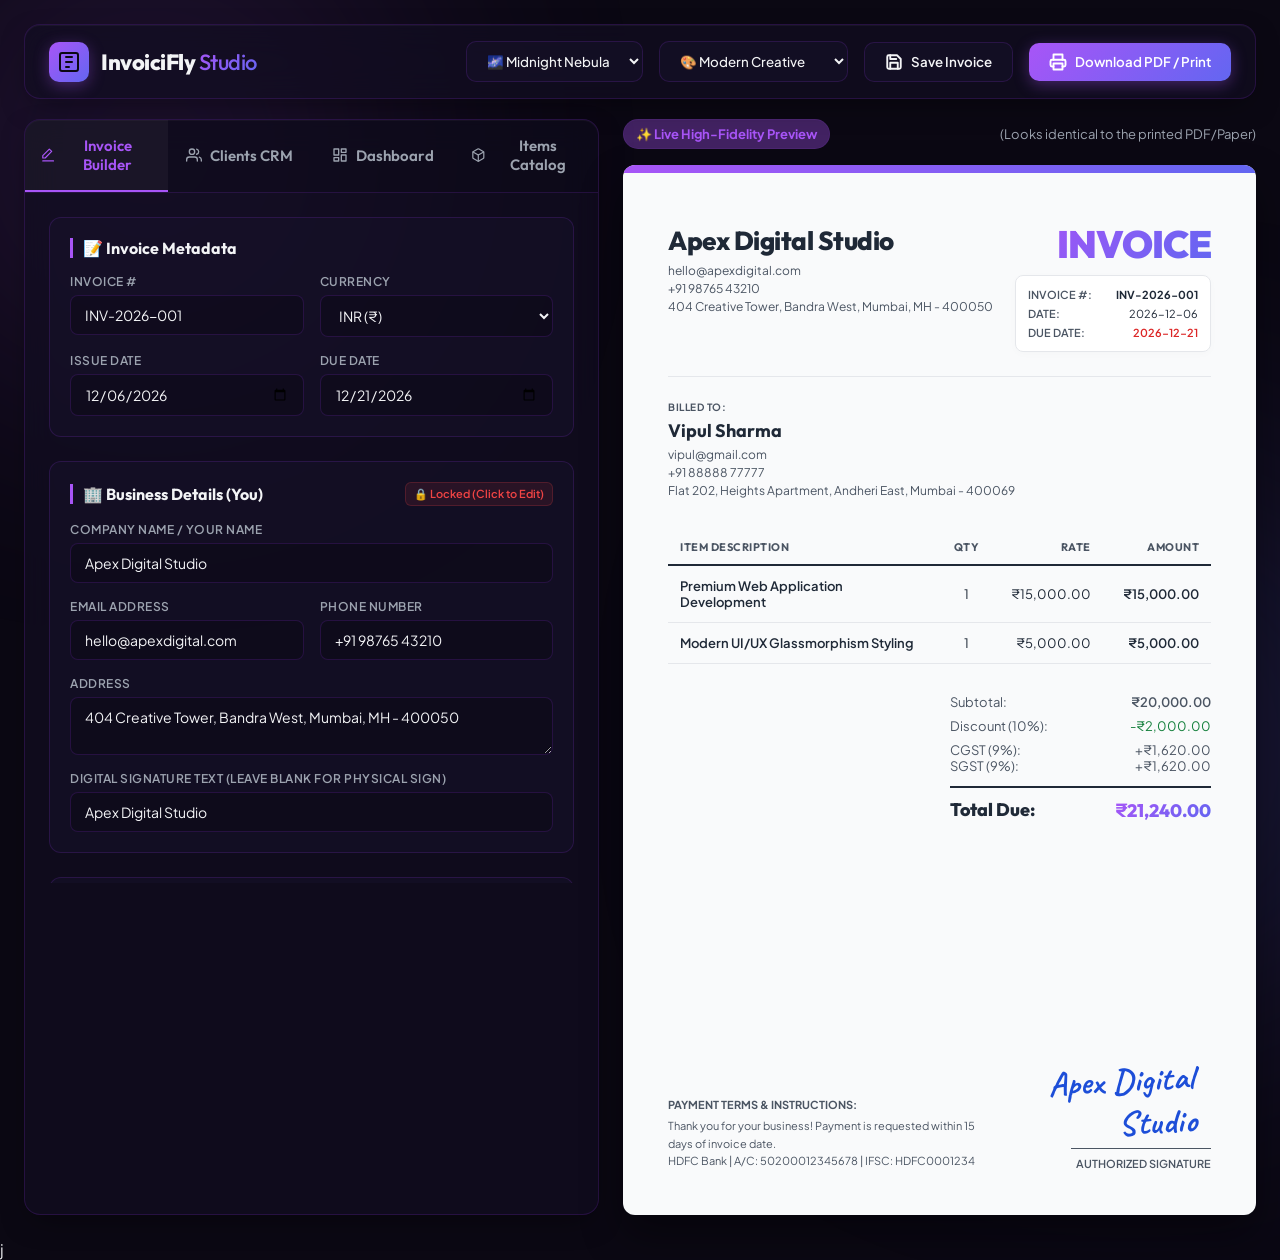
==== commit 089918bb: "Update app.js and index.html" ====
--- a/index.html
+++ b/index.html
@@ -30,19 +30,6 @@
     <div class="glow-bg bg-2"></div>
 
     <div class="app-container">
-        <!-- Digital Heroes Bar (Hidden during Print) -->
-        <div class="dh-top-bar no-print">
-            <div class="dh-info">
-                <span class="dh-label">Developer:</span>
-                <span class="dh-value">Vipin Gupta</span>
-                <span class="dh-separator">|</span>
-                <span class="dh-email">vipingupta306090@gmail.com</span>
-            </div>
-            <a href="https://digitalheroesco.com" target="_blank" rel="noopener noreferrer" class="dh-btn">
-                Built for Digital Heroes
-            </a>
-        </div>
-
         <!-- Top Navbar (Hidden during Print) -->
         <header class="app-header no-print">
             <div class="logo-area">
@@ -584,9 +571,9 @@
             </div>
             <div class="pin-modal-body">
                 <p id="confirmModalMessage" class="pin-modal-desc"></p>
-                <div style="display: flex; gap: 12px; margin-top: 20px;">
-                    <button type="button" id="cancelConfirmBtn" class="btn btn-secondary" style="flex: 1; padding: 10px 16px;">Cancel</button>
-                    <button type="button" id="okConfirmBtn" class="btn btn-primary" style="flex: 1; padding: 10px 16px;">Confirm</button>
+                <div class="confirm-modal-actions">
+                    <button type="button" id="cancelConfirmBtn" class="btn btn-secondary btn-confirm-action">Cancel</button>
+                    <button type="button" id="okConfirmBtn" class="btn btn-primary btn-confirm-action">Confirm</button>
                 </div>
             </div>
         </div>
@@ -595,3 +582,6 @@
     <script src="app.js?v=1.0.2"></script>
 </body>
 </html>
+
+
+j
--- a/style.css
+++ b/style.css
@@ -1728,4 +1728,15 @@
     text-align: center !important;
     display: none;
     font-weight: 600 !important;
+}
+
+.confirm-modal-actions {
+    display: flex !important;
+    gap: 12px !important;
+    margin-top: 20px !important;
+}
+
+.btn-confirm-action {
+    flex: 1 !important;
+    padding: 10px 16px !important;
 }
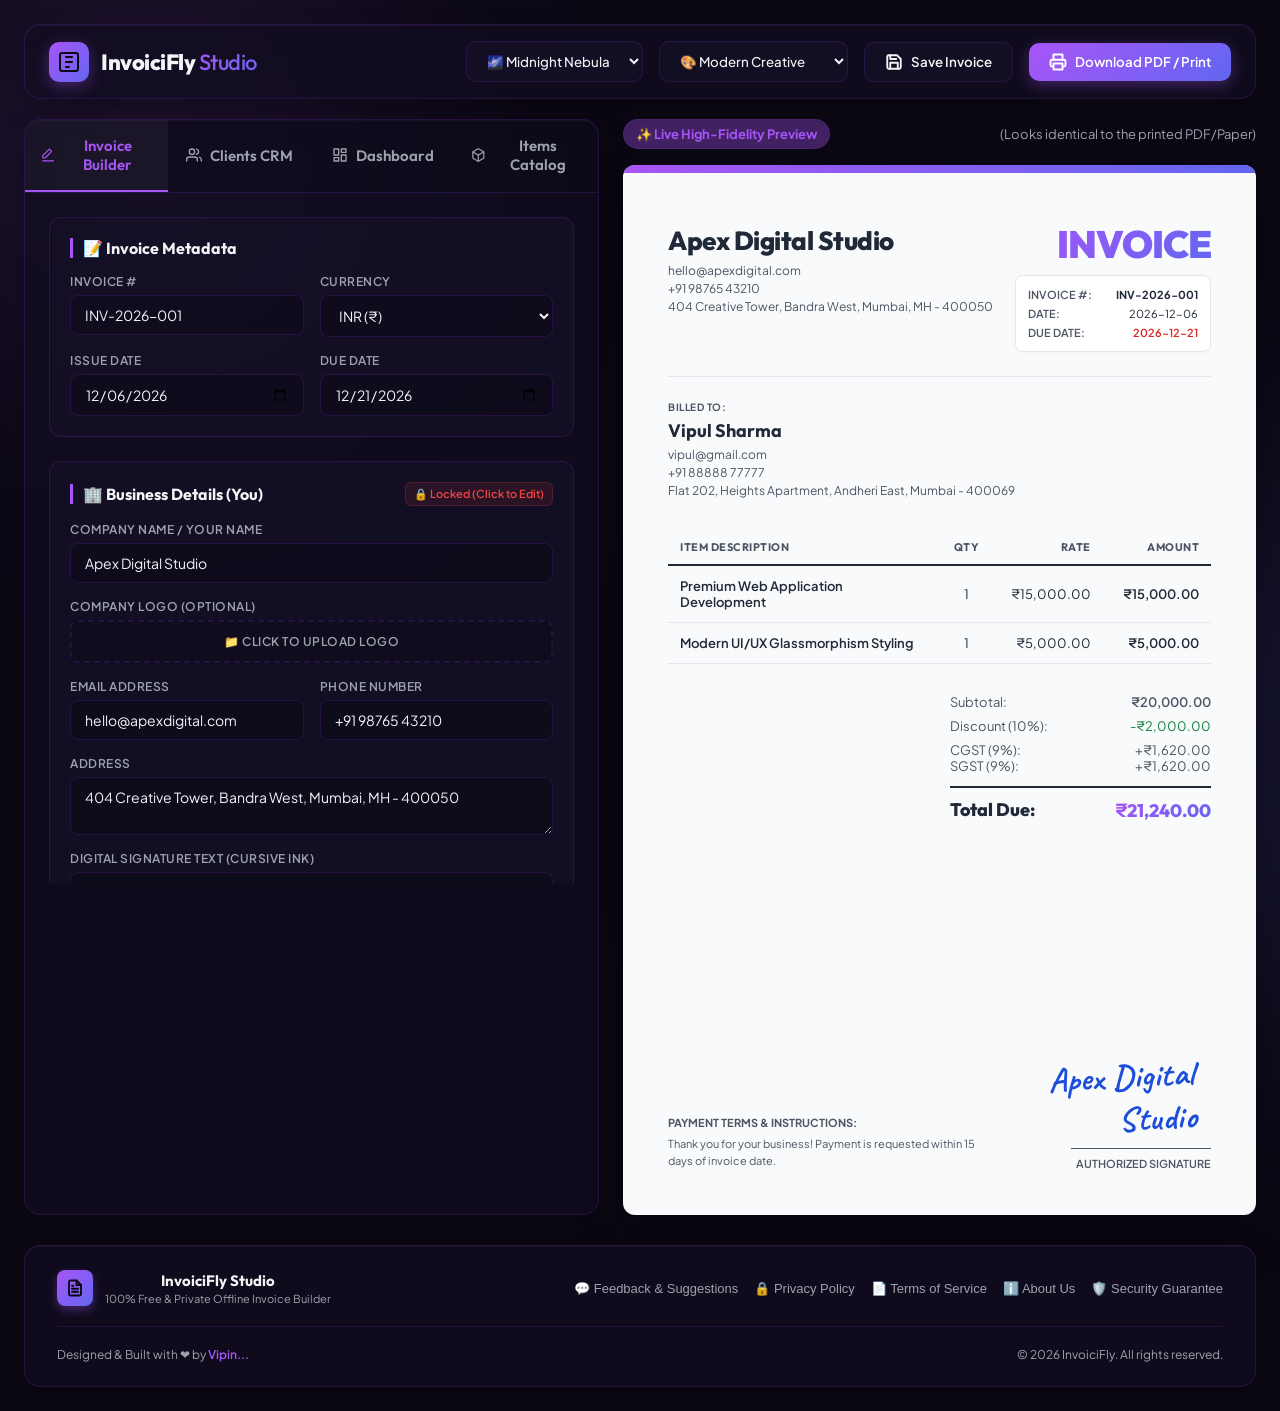
==== commit f316f430: "Add premium logo support, payment details, mobile preview toggle, and updated Vipin... author footer" ====
--- a/index.html
+++ b/index.html
@@ -1,5 +1,5 @@
 <!DOCTYPE html>
-<html lang="en" data-theme="midnight">
+<html lang="en" data-theme="midnight" class="notranslate">
 <head>
     <meta charset="UTF-8">
     <meta name="viewport" content="width=device-width, initial-scale=1.0">
@@ -9,6 +9,9 @@
     <link rel="preconnect" href="https://fonts.gstatic.com" crossorigin>
     <link href="https://fonts.googleapis.com/css2?family=Caveat:wght@400;700&family=Outfit:wght@300;400;500;600;700;800&family=Plus+Jakarta+Sans:wght@300;400;500;600;700;800&display=swap" rel="stylesheet">
     <link rel="stylesheet" href="style.css?v=1.0.2">
+    
+    <!-- Disable Google Translation Chrome Popups -->
+    <meta name="google" content="notranslate">
     
     <!-- PWA Settings -->
     <link rel="manifest" href="manifest.json">
@@ -155,6 +158,16 @@
                                     <label for="senderName">Company Name / Your Name</label>
                                     <input type="text" id="senderName" value="Apex Digital Studio" placeholder="e.g. Acme Corp" readonly class="input-readonly">
                                 </div>
+                                <div class="form-group col-span-2">
+                                    <label for="logoInput">Company Logo (Optional)</label>
+                                    <div class="logo-upload-box">
+                                        <input type="file" id="logoInput" accept="image/*" disabled class="hidden-file-input">
+                                        <label for="logoInput" class="logo-upload-label" id="logoLabel">
+                                            <span>📁 Click to Upload Logo</span>
+                                        </label>
+                                        <button type="button" id="removeLogoBtn" class="btn btn-secondary btn-xs mt-1 hidden-element">Remove Logo</button>
+                                    </div>
+                                </div>
                                 <div class="form-group">
                                     <label for="senderEmail">Email Address</label>
                                     <input type="email" id="senderEmail" value="hello@apexdigital.com" placeholder="e.g. contact@acme.com" readonly class="input-readonly">
@@ -168,8 +181,37 @@
                                     <textarea id="senderAddress" rows="2" placeholder="e.g. 101, Business Park, Mumbai" readonly class="input-readonly">404 Creative Tower, Bandra West, Mumbai, MH - 400050</textarea>
                                 </div>
                                 <div class="form-group col-span-2">
-                                    <label for="senderSignature">Digital Signature Text (Leave blank for physical sign)</label>
+                                    <label for="senderSignature">Digital Signature Text (Cursive Ink)</label>
                                     <input type="text" id="senderSignature" value="Apex Digital Studio" placeholder="e.g. Your Name or Company" readonly class="input-readonly">
+                                </div>
+                            </div>
+                        </div>
+
+                        <!-- BANK & UPI DETAILS SECTION -->
+                        <div class="panel-section">
+                            <div class="section-title-action">
+                                <h3>🏦 Bank & UPI Details</h3>
+                            </div>
+                            <div class="form-grid">
+                                <div class="form-group">
+                                    <label for="bankName">Bank Name</label>
+                                    <input type="text" id="bankName" placeholder="e.g. HDFC Bank" readonly class="input-readonly">
+                                </div>
+                                <div class="form-group">
+                                    <label for="bankHolder">Account Holder</label>
+                                    <input type="text" id="bankHolder" placeholder="e.g. Vipin Kumar" readonly class="input-readonly">
+                                </div>
+                                <div class="form-group">
+                                    <label for="bankAccNo">Account Number</label>
+                                    <input type="text" id="bankAccNo" placeholder="e.g. 50200012345678" readonly class="input-readonly">
+                                </div>
+                                <div class="form-group">
+                                    <label for="bankIfsc">IFSC Code</label>
+                                    <input type="text" id="bankIfsc" placeholder="e.g. HDFC0001234" readonly class="input-readonly">
+                                </div>
+                                <div class="form-group col-span-2">
+                                    <label for="bankUpi">UPI ID (Scan to Pay QR)</label>
+                                    <input type="text" id="bankUpi" placeholder="e.g. vipin@upi" readonly class="input-readonly">
                                 </div>
                             </div>
                         </div>
@@ -436,6 +478,9 @@
                         <!-- Invoice Header -->
                         <div class="invoice-brand-block">
                             <div class="brand-left">
+                                <div class="invoice-logo-container hidden-element" id="prevLogoContainer">
+                                    <img id="prevLogoImage" src="" alt="Business Logo" class="invoice-logo-img">
+                                </div>
                                 <h2 id="prevSenderName" class="invoice-title-sender">Apex Digital Studio</h2>
                                 <p id="prevSenderEmail" class="invoice-text-sender">hello@apexdigital.com</p>
                                 <p id="prevSenderPhone" class="invoice-text-sender">+91 98765 43210</p>
@@ -512,21 +557,66 @@
 
                         <!-- Footer and Terms -->
                         <div class="invoice-footer-block">
-                            <div class="footer-notes">
-                                <h4 class="notes-heading">Payment Terms & Instructions:</h4>
-                                <p id="prevNotes">Thank you for your business! Payment is requested within 15 days of invoice date. 
-HDFC Bank | A/C: 50200012345678 | IFSC: HDFC0001234</p>
-                            </div>
-                            <div class="footer-sign">
-                                <div id="prevSignatureText" class="signature-cursive">Apex Digital Studio</div>
-                                <div class="signature-line"></div>
-                                <p class="signature-lbl">Authorized Signature</p>
+                            <div class="footer-left-col">
+                                <div class="footer-notes">
+                                    <h4 class="notes-heading">Payment Terms & Instructions:</h4>
+                                    <p id="prevNotes">Thank you for your business! Payment is requested within 15 days of invoice date.</p>
+                                </div>
+                                
+                                <div class="invoice-payment-details hidden-element" id="prevPaymentDetailsContainer">
+                                    <h4 class="notes-heading mt-12">Bank Transfer Details:</h4>
+                                    <div class="bank-details-grid">
+                                        <div><span class="detail-label">Bank:</span> <span id="prevBankName">---</span></div>
+                                        <div><span class="detail-label">Holder:</span> <span id="prevBankHolder">---</span></div>
+                                        <div><span class="detail-label">A/C No:</span> <span id="prevBankAccNo">---</span></div>
+                                        <div><span class="detail-label">IFSC:</span> <span id="prevBankIfsc">---</span></div>
+                                    </div>
+                                </div>
+                            </div>
+                            
+                            <div class="footer-right-col">
+                                <div class="upi-qr-container hidden-element" id="prevUpiQrContainer">
+                                    <img id="prevUpiQrImage" src="" alt="UPI QR Code" class="upi-qr-img">
+                                    <p class="upi-qr-label" id="prevUpiText">Scan to Pay via UPI</p>
+                                </div>
+                                <div class="footer-sign">
+                                    <div class="signature-wrapper">
+                                        <div id="prevSignatureText" class="signature-cursive">Apex Digital Studio</div>
+                                    </div>
+                                    <div class="signature-line"></div>
+                                    <p class="signature-lbl">Authorized Signature</p>
+                                </div>
                             </div>
                         </div>
                     </div>
                 </div>
-            </section>
         </main>
+        
+        <!-- App Footer (Hidden during Print) -->
+        <footer class="app-footer no-print">
+            <div class="footer-top-row">
+                <div class="footer-brand">
+                    <div class="footer-logo-icon">
+                        <svg width="18" height="18" viewBox="0 0 24 24" fill="none" stroke="currentColor" stroke-width="2.5" stroke-linecap="round" stroke-linejoin="round"><path d="M14 2H6a2 2 0 0 0-2 2v16a2 2 0 0 0 2 2h12a2 2 0 0 0 2-2V8z"></path><polyline points="14 2 14 8 20 8"></polyline><line x1="16" y1="13" x2="8" y2="13"></line><line x1="16" y1="17" x2="8" y2="17"></line><polyline points="10 9 9 9 8 9"></polyline></svg>
+                    </div>
+                    <div>
+                        <h4>InvoiciFly Studio</h4>
+                        <p>100% Free & Private Offline Invoice Builder</p>
+                    </div>
+                </div>
+                <div class="footer-links">
+                    <button type="button" class="footer-link-btn" id="openFeedbackBtn">💬 Feedback & Suggestions</button>
+                    <button type="button" class="footer-link-btn" id="openPrivacyBtn">🔒 Privacy Policy</button>
+                    <button type="button" class="footer-link-btn" id="openTermsBtn">📄 Terms of Service</button>
+                    <button type="button" class="footer-link-btn" id="openAboutBtn">ℹ️ About Us</button>
+                    <button type="button" class="footer-link-btn" id="openSecurityBtn">🛡️ Security Guarantee</button>
+                </div>
+            </div>
+            <div class="footer-bottom-row">
+                <p class="footer-left-txt">Designed & Built with ❤️ by <span class="footer-author-name">Vipin...</span></p>
+                <p class="footer-right-txt">© 2026 InvoiciFly. All rights reserved.</p>
+            </div>
+        </footer>
     </div>
 
     <!-- Modals (Hidden during Print) -->
@@ -579,9 +669,93 @@
         </div>
     </div>
 
+    <!-- Custom Info & Utility Modals -->
+    <div id="feedbackModal" class="modal no-print">
+        <div class="modal-content modal-content-sm">
+            <div class="modal-header">
+                <h2>💬 Feedback & Suggestions</h2>
+                <button id="closeFeedbackModalBtn" class="close-btn">&times;</button>
+            </div>
+            <div class="pin-modal-body">
+                <p class="pin-modal-desc">Share your feedback to help us improve InvoiciFly:</p>
+                <div class="form-group form-group-mb">
+                    <textarea id="feedbackText" rows="4" class="feedback-textarea-field" placeholder="Write your feedback or suggestions here..."></textarea>
+                </div>
+                <button type="button" id="submitFeedbackBtn" class="btn btn-primary btn-full-width">Submit Feedback</button>
+            </div>
+        </div>
+    </div>
+
+    <div id="privacyModal" class="modal no-print">
+        <div class="modal-content modal-content-sm">
+            <div class="modal-header">
+                <h2>🔒 Privacy Policy</h2>
+                <button id="closePrivacyModalBtn" class="close-btn">&times;</button>
+            </div>
+            <div class="pin-modal-body text-left">
+                <p class="pin-modal-desc"><strong>100% Free & Offline-First Privacy Guarantee:</strong></p>
+                <ul class="modal-info-list">
+                    <li><strong>Local Processing:</strong> All invoices and client data are stored locally in your browser's Local Storage.</li>
+                    <li><strong>No Data Transfer:</strong> Your financial records, business profile, and client details never leave your computer.</li>
+                    <li><strong>No Accounts:</strong> You do not need to register an account or share your email to build invoices.</li>
+                </ul>
+            </div>
+        </div>
+    </div>
+
+    <div id="termsModal" class="modal no-print">
+        <div class="modal-content modal-content-sm">
+            <div class="modal-header">
+                <h2>📄 Terms of Service</h2>
+                <button id="closeTermsModalBtn" class="close-btn">&times;</button>
+            </div>
+            <div class="pin-modal-body text-left">
+                <p class="pin-modal-desc"><strong>Simple Terms of Use:</strong></p>
+                <ul class="modal-info-list">
+                    <li><strong>License:</strong> InvoiciFly is free to use for personal and commercial invoicing purposes.</li>
+                    <li><strong>Disclaimer:</strong> The software is provided "as is", without warranty of any kind. You are responsible for verifying invoice calculations and tax compliance.</li>
+                    <li><strong>Data Ownership:</strong> You retain complete ownership of all data created using this tool.</li>
+                </ul>
+            </div>
+        </div>
+    </div>
+
+    <div id="aboutModal" class="modal no-print">
+        <div class="modal-content modal-content-sm">
+            <div class="modal-header">
+                <h2>ℹ️ About Us</h2>
+                <button id="closeAboutModalBtn" class="close-btn">&times;</button>
+            </div>
+            <div class="pin-modal-body text-left">
+                <p class="pin-modal-desc"><strong>InvoiciFly Studio v1.0.2</strong></p>
+                <p class="mb-12">A premium, offline-first invoice builder and CRM client ledger designed to help freelancers and small studios manage billing effortlessly.</p>
+            </div>
+        </div>
+    </div>
+
+    <div id="securityModal" class="modal no-print">
+        <div class="modal-content modal-content-sm">
+            <div class="modal-header">
+                <h2>🛡️ Security Guarantee</h2>
+                <button id="closeSecurityModalBtn" class="close-btn">&times;</button>
+            </div>
+            <div class="pin-modal-body text-left">
+                <p class="pin-modal-desc"><strong>Bank-Grade Local Security:</strong></p>
+                <ul class="modal-info-list">
+                    <li><strong>Local Storage Encryption:</strong> Data is sandboxed inside your local web browser storage.</li>
+                    <li><strong>Secure Admin Lock:</strong> Business settings and payment details are protected by an Admin PIN.</li>
+                    <li><strong>No Cloud Vulnerabilities:</strong> Since there is no database server or API endpoint, your data cannot be leaked through web attacks.</li>
+                </ul>
+            </div>
+        </div>
+    </div>
+
+    <!-- Floating Mobile Preview Toggle (Hidden on Desktop) -->
+    <button id="mobilePreviewToggleBtn" class="mobile-preview-toggle no-print">
+        <span id="mobileToggleIcon">👁️</span>
+        <span id="mobileToggleText">View Preview</span>
+    </button>
+
     <script src="app.js?v=1.0.2"></script>
 </body>
-</html>
-
-
-j+</html>
--- a/style.css
+++ b/style.css
@@ -1739,4 +1739,391 @@
 .btn-confirm-action {
     flex: 1 !important;
     padding: 10px 16px !important;
+}
+
+/* -------------------------------------------------------------
+ * APP FOOTER CREDITS
+ * ------------------------------------------------------------- */
+.app-footer {
+    text-align: center;
+    padding: 16px;
+    font-size: 13px;
+    color: var(--text-muted);
+    border-top: 1px solid var(--theme-border);
+    margin-top: 12px;
+}
+
+.footer-author-name {
+    color: var(--color-primary);
+    font-weight: 700;
+}
+
+/* -------------------------------------------------------------
+ * PREMIUM FEATURE UPGRADES: LOGO, UPI, SIGNATURE PAD STYLES
+ * ------------------------------------------------------------- */
+
+/* Logo Upload Container & Input */
+.logo-upload-box {
+    display: flex;
+    flex-direction: column;
+    gap: 8px;
+    width: 100%;
+}
+
+.logo-upload-label {
+    display: flex;
+    align-items: center;
+    justify-content: center;
+    padding: 12px;
+    border: 2px dashed var(--theme-border);
+    border-radius: 8px;
+    cursor: pointer;
+    background: rgba(0, 0, 0, 0.15);
+    color: var(--text-muted);
+    font-size: 13px;
+    font-weight: 600;
+    transition: all 0.3s ease;
+}
+
+.logo-upload-label:hover {
+    border-color: var(--theme-border-active);
+    color: var(--text-main);
+    background: rgba(255, 255, 255, 0.02);
+}
+
+.hidden-file-input {
+    display: none !important;
+}
+
+/* Invoice Preview Logo */
+.invoice-logo-container {
+    max-height: 70px;
+    margin-bottom: 12px;
+    display: flex;
+    align-items: center;
+}
+
+.invoice-logo-img {
+    max-height: 70px;
+    max-width: 180px;
+    object-fit: contain;
+}
+
+/* Invoice Preview Bank & UPI Layout */
+.footer-left-col {
+    display: flex;
+    flex-direction: column;
+    gap: 12px;
+    text-align: left;
+}
+
+.footer-right-col {
+    display: flex;
+    flex-direction: column;
+    align-items: flex-end;
+    gap: 16px;
+}
+
+.invoice-payment-details {
+    background: white;
+    border: 1px solid var(--invoice-border-light);
+    border-radius: 8px;
+    padding: 12px;
+    box-shadow: 0 2px 8px rgba(0, 0, 0, 0.02);
+    font-size: 11px;
+    width: 100%;
+    max-width: 320px;
+}
+
+.bank-details-grid {
+    display: grid;
+    grid-template-columns: 1fr;
+    gap: 4px;
+    margin-top: 6px;
+    color: var(--invoice-text-dark);
+}
+
+.detail-label {
+    font-weight: 700;
+    color: var(--invoice-text-gray);
+}
+
+/* UPI QR Container */
+.upi-qr-container {
+    display: flex;
+    flex-direction: column;
+    align-items: center;
+    gap: 4px;
+    background: white;
+    border: 1px solid var(--invoice-border-light);
+    border-radius: 8px;
+    padding: 10px;
+    box-shadow: 0 2px 8px rgba(0, 0, 0, 0.02);
+}
+
+.upi-qr-img {
+    width: 90px;
+    height: 90px;
+    object-fit: contain;
+}
+
+.upi-qr-label {
+    font-size: 9px;
+    font-weight: 700;
+    color: var(--invoice-text-gray);
+    text-transform: uppercase;
+    letter-spacing: 0.5px;
+}
+
+/* Signature Wrapper and Image */
+.signature-wrapper {
+    min-height: 45px;
+    display: flex;
+    align-items: center;
+    justify-content: flex-end;
+    width: 100%;
+    margin-bottom: 4px;
+}
+
+.signature-drawn-img {
+    height: 45px;
+    max-width: 140px;
+    object-fit: contain;
+    filter: contrast(1.5) multiply(1); /* Enhance ink contrast */
+}
+
+
+/* Utilities to avoid inline styles */
+.hidden-element {
+    display: none !important;
+}
+
+.mt-12 {
+    margin-top: 12px !important;
+}
+
+/* Floating Mobile Preview Toggle Button */
+.mobile-preview-toggle {
+    display: none;
+}
+
+@media (max-width: 1150px) {
+    .mobile-preview-toggle {
+        display: flex;
+        position: fixed;
+        bottom: 24px;
+        left: 50%;
+        transform: translateX(-50%);
+        z-index: 1500;
+        background: var(--invoice-accent-grad);
+        color: #ffffff;
+        padding: 12px 24px;
+        border-radius: 30px;
+        box-shadow: 0 10px 25px var(--color-primary-glow);
+        font-weight: 700;
+        font-size: 14px;
+        align-items: center;
+        gap: 8px;
+        cursor: pointer;
+        border: 1px solid rgba(255, 255, 255, 0.15);
+        outline: none;
+        transition: all 0.3s cubic-bezier(0.4, 0, 0.2, 1);
+    }
+    
+    .mobile-preview-toggle:hover {
+        transform: translateX(-50%) translateY(-2px);
+        box-shadow: 0 12px 30px var(--color-primary-glow);
+    }
+    
+    .mobile-preview-toggle:active {
+        transform: translateX(-50%) translateY(0);
+    }
+
+    /* By default, hide preview-panel and show control-panel on mobile screen viewports */
+    .workspace-grid .preview-panel {
+        display: none !important;
+    }
+    .workspace-grid .control-panel {
+        display: block !important;
+    }
+
+    /* When preview mode is active, swap display status */
+    .workspace-grid.show-preview-active .preview-panel {
+        display: block !important;
+        width: 100% !important;
+    }
+    .workspace-grid.show-preview-active .control-panel {
+        display: none !important;
+    }
+}
+
+/* Upgraded App Footer System */
+.app-footer {
+    background: var(--theme-panel-bg);
+    border: 1px solid var(--theme-border);
+    border-radius: 16px;
+    padding: 24px 32px;
+    display: flex;
+    flex-direction: column;
+    gap: 20px;
+    -webkit-backdrop-filter: var(--glass-blur);
+    backdrop-filter: var(--glass-blur);
+    box-shadow: var(--shadow-premium);
+    margin-top: 10px;
+    transition: background 0.4s ease, border 0.4s ease;
+}
+
+.footer-top-row {
+    display: flex;
+    justify-content: space-between;
+    align-items: center;
+    flex-wrap: wrap;
+    gap: 24px;
+    border-bottom: 1px solid var(--theme-border);
+    padding-bottom: 20px;
+}
+
+.footer-brand {
+    display: flex;
+    align-items: center;
+    gap: 12px;
+}
+
+.footer-logo-icon {
+    width: 36px;
+    height: 36px;
+    border-radius: 8px;
+    background: var(--invoice-accent-grad);
+    color: var(--text-inverse);
+    display: flex;
+    align-items: center;
+    justify-content: center;
+    box-shadow: 0 4px 10px var(--color-primary-glow);
+}
+
+.footer-brand h4 {
+    font-family: var(--font-heading);
+    font-size: 15px;
+    font-weight: 700;
+    color: var(--text-main);
+    margin-bottom: 2px;
+}
+
+.footer-brand p {
+    font-size: 11px;
+    color: var(--text-muted);
+}
+
+.footer-links {
+    display: flex;
+    align-items: center;
+    flex-wrap: wrap;
+    gap: 16px;
+}
+
+.footer-link-btn {
+    background: transparent;
+    border: none;
+    outline: none;
+    color: var(--text-muted);
+    font-size: 13px;
+    font-weight: 500;
+    cursor: pointer;
+    transition: all 0.2s ease;
+    display: flex;
+    align-items: center;
+    gap: 6px;
+}
+
+.footer-link-btn:hover {
+    color: var(--color-primary);
+    transform: translateY(-1px);
+}
+
+.footer-bottom-row {
+    display: flex;
+    justify-content: space-between;
+    align-items: center;
+    flex-wrap: wrap;
+    gap: 12px;
+    font-size: 12px;
+    color: var(--text-muted);
+}
+
+.footer-author-name {
+    color: var(--color-primary);
+    font-weight: 600;
+}
+
+/* Modals Custom list & text styling */
+.text-left {
+    text-align: left !important;
+}
+
+.mb-12 {
+    margin-bottom: 12px !important;
+}
+
+.modal-info-list {
+    list-style-type: none;
+    padding-left: 0;
+    margin-top: 12px;
+    display: flex;
+    flex-direction: column;
+    gap: 12px;
+}
+
+.modal-info-list li {
+    position: relative;
+    padding-left: 20px;
+    font-size: 13px;
+    line-height: 1.6;
+    color: var(--text-main);
+}
+
+.modal-info-list li::before {
+    content: "•";
+    color: var(--color-primary);
+    font-weight: bold;
+    font-size: 18px;
+    position: absolute;
+    left: 4px;
+    top: -2px;
+}
+
+.feedback-textarea-field {
+    width: 100%;
+    background: rgba(0, 0, 0, 0.2);
+    border: 1px solid var(--theme-border);
+    border-radius: 8px;
+    padding: 12px;
+    color: var(--text-main);
+    font-family: var(--font-body);
+    font-size: 13px;
+    outline: none;
+    resize: vertical;
+    transition: all 0.3s ease;
+}
+
+.feedback-textarea-field:focus {
+    border-color: var(--theme-border-active);
+    box-shadow: 0 0 8px var(--color-primary-glow);
+}
+
+@media (max-width: 768px) {
+    .footer-top-row {
+        flex-direction: column;
+        align-items: flex-start;
+    }
+    
+    .footer-links {
+        flex-direction: column;
+        align-items: flex-start;
+        width: 100%;
+    }
+    
+    .footer-bottom-row {
+        flex-direction: column;
+        align-items: flex-start;
+    }
 }
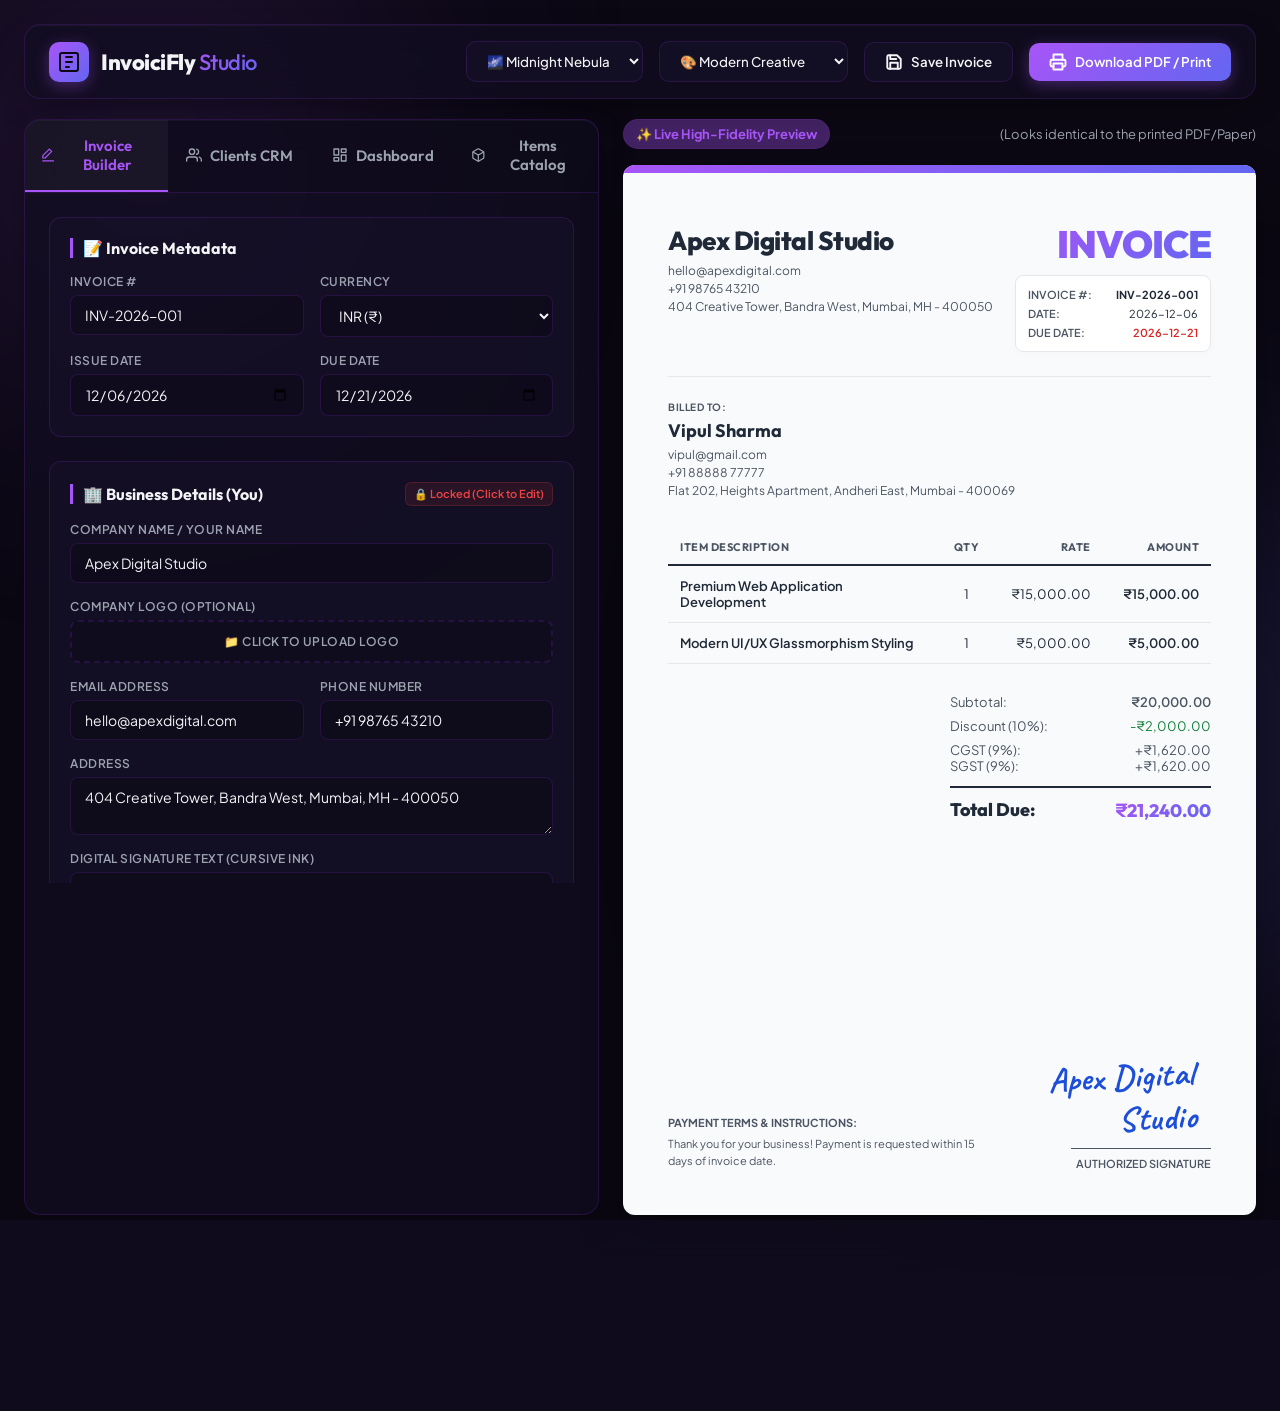
==== commit 9333ea56: "Remove heart emoji from footer text" ====
--- a/index.html
+++ b/index.html
@@ -613,7 +613,7 @@
                 </div>
             </div>
             <div class="footer-bottom-row">
-                <p class="footer-left-txt">Designed & Built with ❤️ by <span class="footer-author-name">Vipin...</span></p>
+                <p class="footer-left-txt">Designed & Built by <span class="footer-author-name">Vipin...</span></p>
                 <p class="footer-right-txt">© 2026 InvoiciFly. All rights reserved.</p>
             </div>
         </footer>
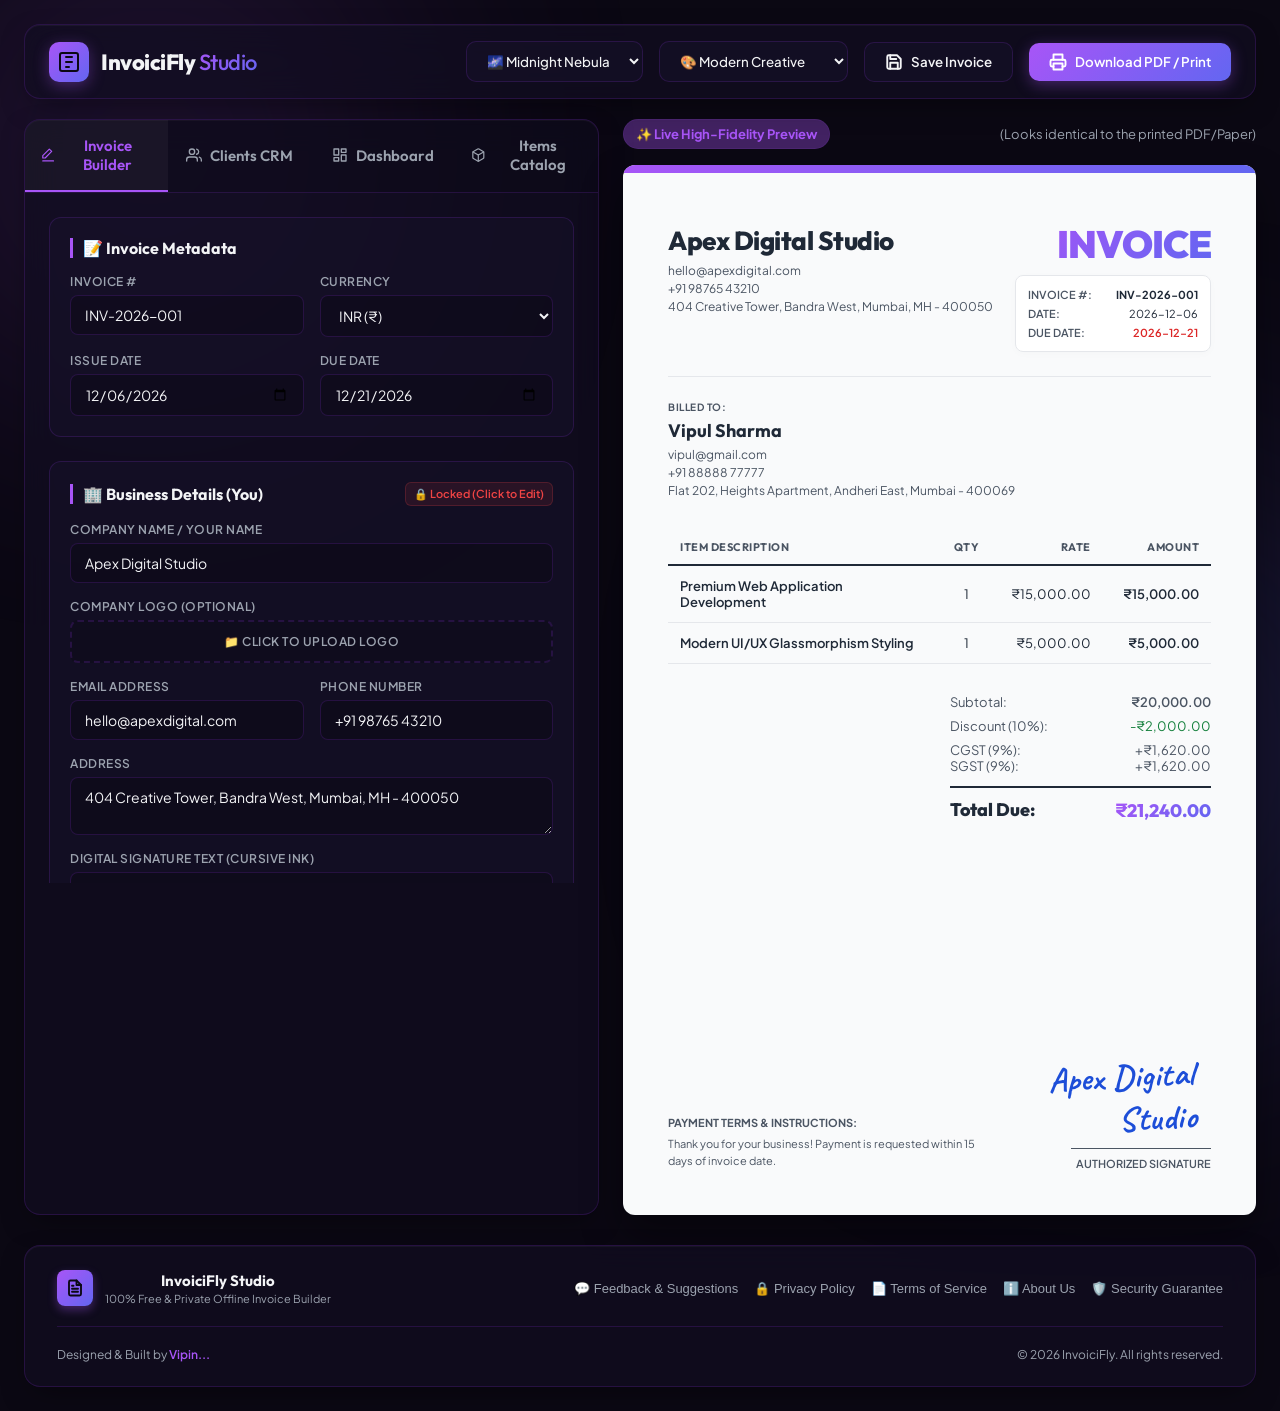
==== commit b5841294: "Fix mobile tab bar horizontal scroll cut-off and replace eye icon with down/up arrows on preview tog" ====
--- a/index.html
+++ b/index.html
@@ -752,7 +752,7 @@
 
     <!-- Floating Mobile Preview Toggle (Hidden on Desktop) -->
     <button id="mobilePreviewToggleBtn" class="mobile-preview-toggle no-print">
-        <span id="mobileToggleIcon">👁️</span>
+        <span id="mobileToggleIcon">⬇️</span>
         <span id="mobileToggleText">View Preview</span>
     </button>
 
--- a/style.css
+++ b/style.css
@@ -1398,6 +1398,24 @@
 @media (max-width: 480px) {
     :root {
         --container-padding: 12px;
+    }
+
+    .tabs-header {
+        overflow-x: auto !important;
+        white-space: nowrap !important;
+        display: flex !important;
+        flex-wrap: nowrap !important;
+        scrollbar-width: none; /* Hide scrollbar for Firefox */
+    }
+
+    .tabs-header::-webkit-scrollbar {
+        display: none; /* Hide scrollbar for Chrome/Safari */
+    }
+
+    .tab-btn {
+        flex: 0 0 auto !important;
+        padding: 12px 16px !important;
+        font-size: 13px !important;
     }
 
     .app-header {
